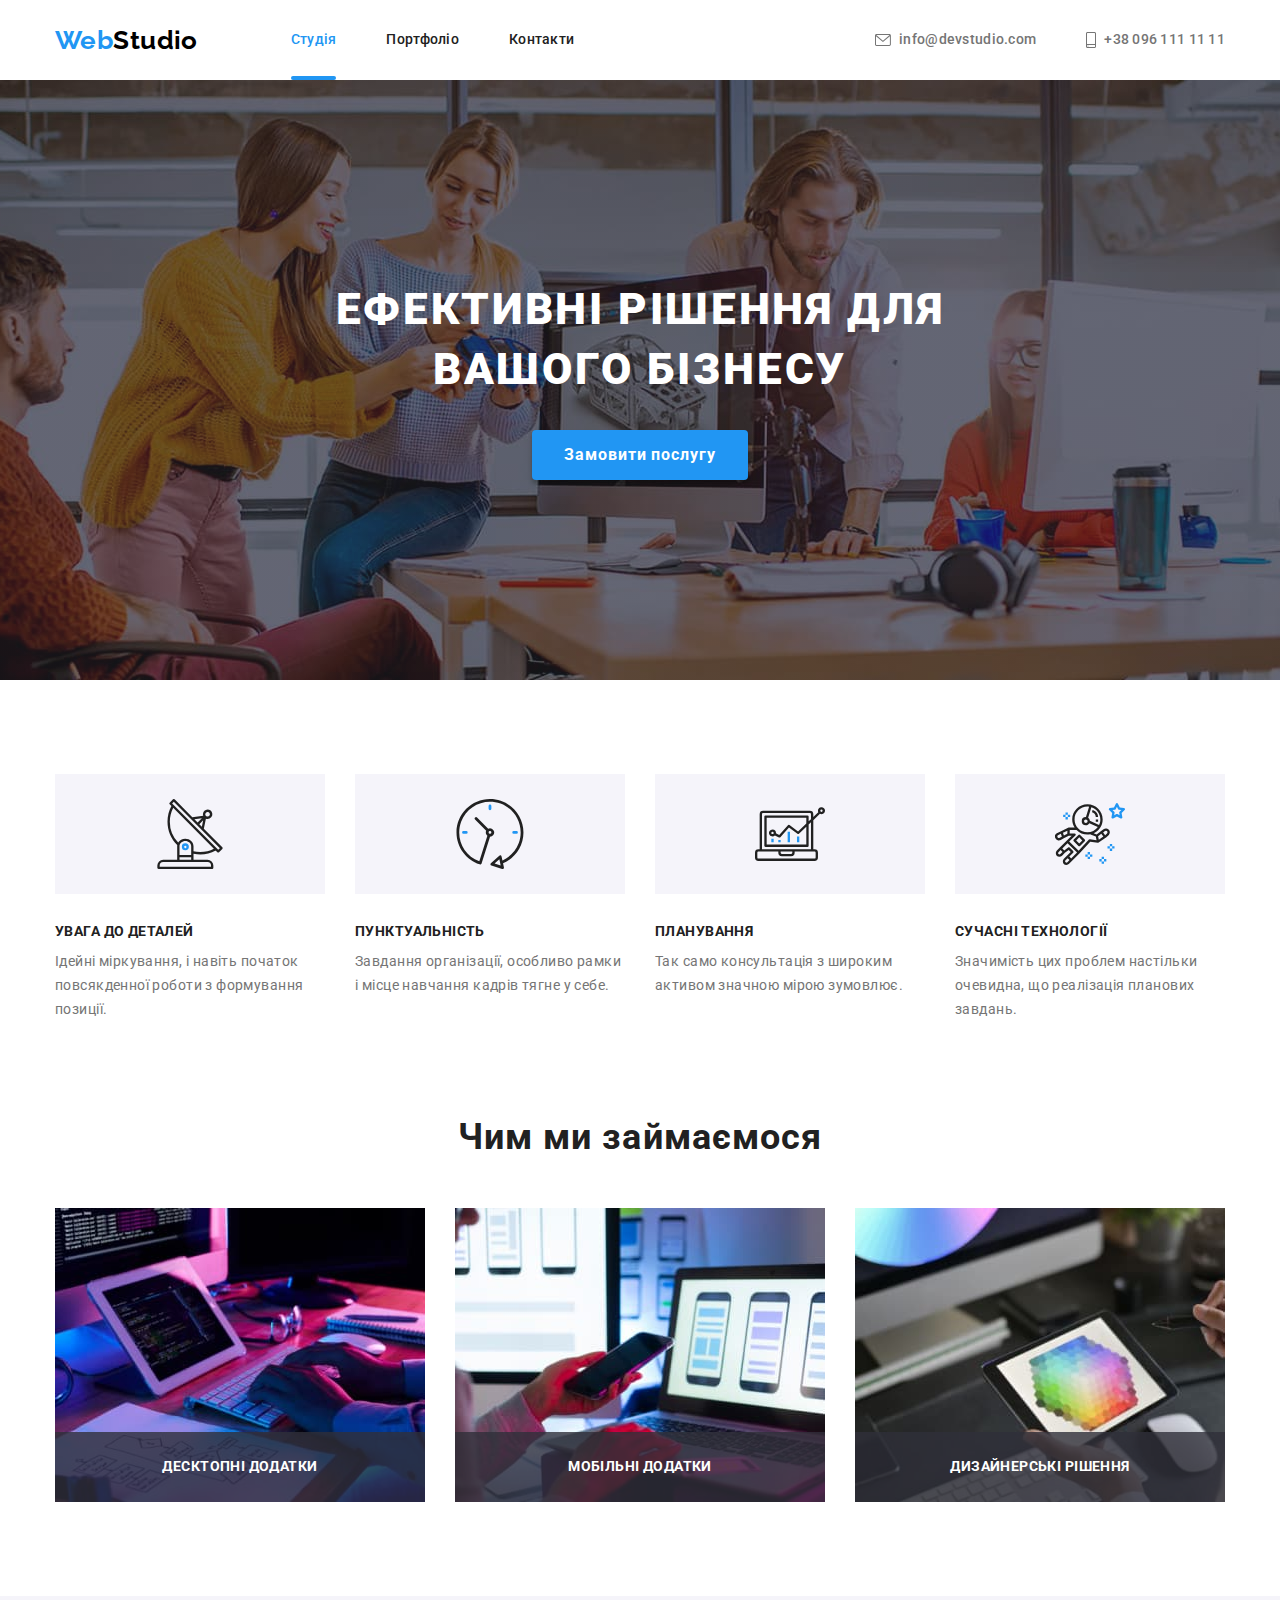
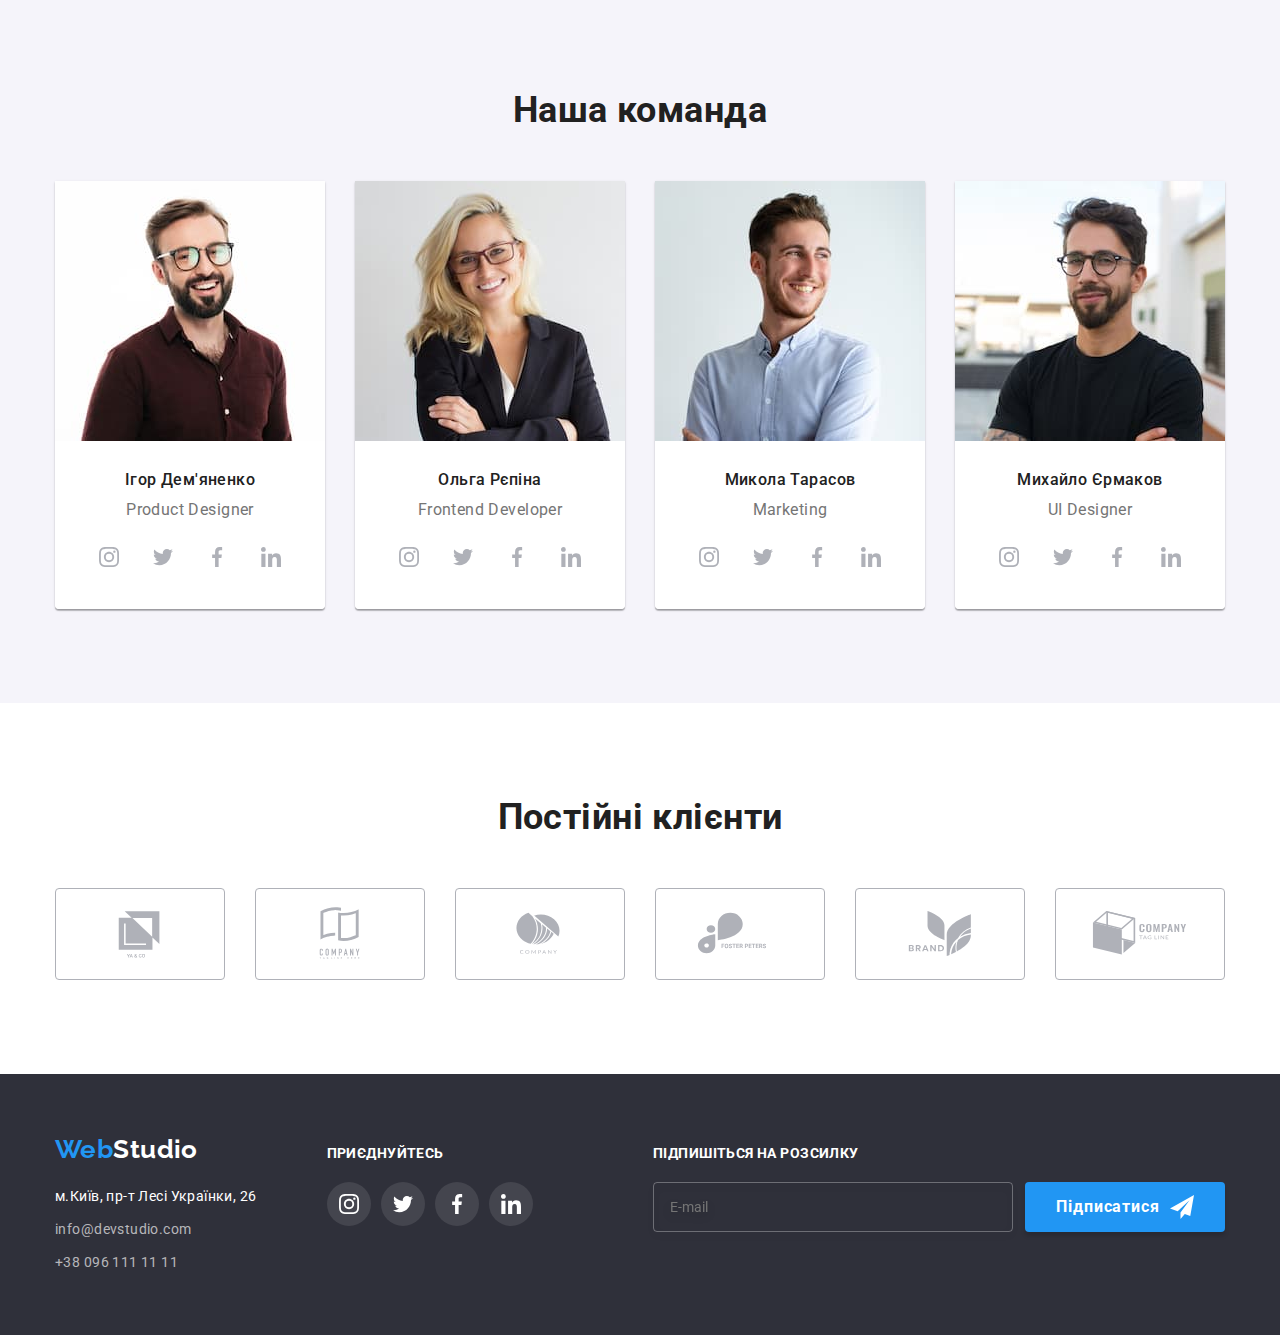
==== index.html @ 76588587 "start hw07" ====
<!DOCTYPE html>
<html lang="uk">
  <head>
    <meta charset="UTF-8" />
    <meta http-equiv="X-UA-Compatible" content="IE=edge" />
    <meta name="viewport" content="width=device-width, initial-scale=1.0" />
    <title>goit-markup-hw-07</title>
    <link rel="preconnect" href="https://fonts.googleapis.com" />
    <link rel="preconnect" href="https://fonts.gstatic.com" crossorigin />
    <link
      href="https://fonts.googleapis.com/css2?family=Raleway:wght@700&family=Roboto:wght@400;500;700;900&display=swap"
      rel="stylesheet"
    />
    <link rel="stylesheet" href="./css/normalize-style.css" />
    <link rel="stylesheet" href="./css/style.css" />
  </head>
  <body>
    <!-- Панель навігації -->
    <header class="header">
      <div class="container">
        <a href="./index.html" class="logo" lang="en"><span class="logo-span">Web</span>Studio</a>
        <nav class="navigation">
          <ul class="navigation-list">
            <li class="navigation-item">
              <a href="./index.html" class="navigation-link current">Студія</a>
            </li>
            <li class="navigation-item">
              <a href="./portfolio.html" class="navigation-link">Портфоліо</a>
            </li>
            <li class="navigation-item">
              <a href="#" class="navigation-link">Контакти</a>
            </li>
          </ul>
        </nav>
        <div class="header-contacts">
          <a href="mailto:info@devstudio.com" class="contacts-link">
            <svg class="icon-mail">
              <use href="./icon/symbol-defs.svg#icon-mail"></use>
            </svg>
            info@devstudio.com
          </a>
          <a href="tel:+380961111111" class="contacts-link">
            <svg class="icon-phone">
              <use href="./icon/symbol-defs.svg#icon-smartphone"></use>
            </svg>
            +38 096 111 11 11
          </a>
        </div>
      </div>
    </header>
    <main>
      <!-- Hero -->
      <section class="hero">
        <div class="container">
          <h1 class="title-main">Ефективні рішення для вашого бізнесу</h1>
          <button data-modal-open type="button" class="button-main">Замовити послугу</button>
        </div>
      </section>
      <!-- Переваги -->
      <section class="advantage">
        <div class="container">
          <h2 class="visually-hidden">переваги</h2>
          <ul class="advantage-list">
            <li class="advantage-item">
              <div class="advantage-icon-div">
                <svg class="advantage-icon">
                  <use href="./icon/symbol-defs.svg#icon-antenna"></use>
                </svg>
              </div>
              <h3 class="advantage-title">увага до деталей</h3>
              <p class="advantage-text">
                Ідейні міркування, і навіть початок повсякденної роботи з формування позиції.
              </p>
            </li>
            <li class="advantage-item">
              <div class="advantage-icon-div">
                <svg class="advantage-icon">
                  <use href="./icon/symbol-defs.svg#icon-clock"></use>
                </svg>
              </div>
              <h3 class="advantage-title">пунктуальність</h3>
              <p class="advantage-text">
                Завдання організації, особливо рамки і місце навчання кадрів тягне у себе.
              </p>
            </li>
            <li class="advantage-item">
              <div class="advantage-icon-div">
                <svg class="advantage-icon">
                  <use href="./icon/symbol-defs.svg#icon-diagram"></use>
                </svg>
              </div>
              <h3 class="advantage-title">планування</h3>
              <p class="advantage-text">
                Так само консультація з широким активом значною мірою зумовлює.
              </p>
            </li>
            <li class="advantage-item">
              <div class="advantage-icon-div">
                <svg class="advantage-icon">
                  <use href="./icon/symbol-defs.svg#icon-astronaut"></use>
                </svg>
              </div>
              <h3 class="advantage-title">сучасні технології</h3>
              <p class="advantage-text">
                Значимість цих проблем настільки очевидна, що реалізація планових завдань.
              </p>
            </li>
          </ul>
        </div>
      </section>
      <!-- Чим ми займаємося -->
      <section class="what-we-do">
        <div class="container">
          <h2 class="what-we-do-title">Чим ми займаємося</h2>
          <ul class="what-we-do-list">
            <li class="what-we-do-item">
              <img src="images/img1min.jpg" width="370" alt="img1" />
              <p class="wwd-bottom-text">Десктопні додатки</p>
            </li>
            <li class="what-we-do-item">
              <img src="images/img2min.jpg" width="370" alt="img2" />
              <p class="wwd-bottom-text">Мобільні додатки</p>
            </li>
            <li class="what-we-do-item">
              <img src="images/img3min.jpg" width="370" alt="img3" />
              <p class="wwd-bottom-text">Дизайнерські рішення</p>
            </li>
          </ul>
        </div>
      </section>
      <!-- Наша команда -->
      <section class="team">
        <div class="container">
          <h2 class="team-title">Наша команда</h2>
          <ul class="team-list">
            <li class="team-item">
              <img src="images/team81sq.jpg" width="270" alt="Ігор Дем'яненко" />
              <div class="card-description">
                <h3 class="team-name">Ігор Дем'яненко</h3>
                <p class="team-description">Product Designer</p>
                <ul class="team-soc-list">
                  <li class="team-soc-item">
                    <a
                      class="team-soc-link"
                      href="https://www.instagram.com/"
                      target="_blank"
                      rel="noreferrer
                      noopener
                      nofollow"
                    >
                      <svg class="team-soc-icon">
                        <use href="./icon/symbol-defs.svg#icon-instagram"></use>
                      </svg>
                    </a>
                  </li>
                  <li class="team-soc-item">
                    <a
                      class="team-soc-link"
                      href="https://twitter.com/"
                      target="_blank"
                      rel="noreferrer
                      noopener
                      nofollow"
                      ><svg class="team-soc-icon">
                        <use href="./icon/symbol-defs.svg#icon-twitter"></use>
                      </svg>
                    </a>
                  </li>
                  <li class="team-soc-item">
                    <a
                      class="team-soc-link"
                      href="https://www.facebook.com/"
                      target="_blank"
                      rel="noreferrer
                      noopener
                      nofollow"
                      ><svg class="team-soc-icon">
                        <use href="./icon/symbol-defs.svg#icon-facebook"></use>
                      </svg>
                    </a>
                  </li>
                  <li class="team-soc-item">
                    <a
                      class="team-soc-link"
                      href="https://www.linkedin.com/"
                      target="_blank"
                      rel="noreferrer
                      noopener
                      nofollow"
                      ><svg class="team-soc-icon">
                        <use href="./icon/symbol-defs.svg#icon-linkedin"></use>
                      </svg>
                    </a>
                  </li>
                </ul>
              </div>
            </li>
            <li class="team-item">
              <img src="images/team82sq.jpg" width="270" alt="Ольга Рєпіна" />
              <div class="card-description">
                <h3 class="team-name">Ольга Рєпіна</h3>
                <p class="team-description">Frontend Developer</p>
                <ul class="team-soc-list">
                  <li class="team-soc-item">
                    <a
                      class="team-soc-link"
                      href="https://www.instagram.com/"
                      target="_blank"
                      rel="noreferrer
                      noopener
                      nofollow"
                    >
                      <svg class="team-soc-icon">
                        <use href="./icon/symbol-defs.svg#icon-instagram"></use>
                      </svg>
                    </a>
                  </li>
                  <li class="team-soc-item">
                    <a
                      class="team-soc-link"
                      href="https://twitter.com/"
                      target="_blank"
                      rel="noreferrer
                      noopener
                      nofollow"
                      ><svg class="team-soc-icon">
                        <use href="./icon/symbol-defs.svg#icon-twitter"></use>
                      </svg>
                    </a>
                  </li>
                  <li class="team-soc-item">
                    <a
                      class="team-soc-link"
                      href="https://www.facebook.com/"
                      target="_blank"
                      rel="noreferrer
                      noopener
                      nofollow"
                      ><svg class="team-soc-icon">
                        <use href="./icon/symbol-defs.svg#icon-facebook"></use>
                      </svg>
                    </a>
                  </li>
                  <li class="team-soc-item soc-item-link">
                    <a
                      class="team-soc-link"
                      href="https://www.linkedin.com/"
                      target="_blank"
                      rel="noreferrer
                      noopener
                      nofollow"
                      ><svg class="team-soc-icon">
                        <use href="./icon/symbol-defs.svg#icon-linkedin"></use>
                      </svg>
                    </a>
                  </li>
                </ul>
              </div>
            </li>
            <li class="team-item">
              <img src="images/team83sq.jpg" width="270" alt="Микола Тарасов" />
              <div class="card-description">
                <h3 class="team-name">Микола Тарасов</h3>
                <p class="team-description">Marketing</p>
                <ul class="team-soc-list">
                  <li class="team-soc-item">
                    <a
                      class="team-soc-link"
                      href="https://www.instagram.com/"
                      target="_blank"
                      rel="noreferrer
                      noopener
                      nofollow"
                    >
                      <svg class="team-soc-icon">
                        <use href="./icon/symbol-defs.svg#icon-instagram"></use>
                      </svg>
                    </a>
                  </li>
                  <li class="team-soc-item">
                    <a
                      class="team-soc-link"
                      href="https://twitter.com/"
                      target="_blank"
                      rel="noreferrer
                      noopener
                      nofollow"
                      ><svg class="team-soc-icon">
                        <use href="./icon/symbol-defs.svg#icon-twitter"></use>
                      </svg>
                    </a>
                  </li>
                  <li class="team-soc-item">
                    <a
                      class="team-soc-link"
                      href="https://www.facebook.com/"
                      target="_blank"
                      rel="noreferrer
                      noopener
                      nofollow"
                      ><svg class="team-soc-icon">
                        <use href="./icon/symbol-defs.svg#icon-facebook"></use>
                      </svg>
                    </a>
                  </li>
                  <li class="team-soc-item">
                    <a
                      class="team-soc-link"
                      href="https://www.linkedin.com/"
                      target="_blank"
                      rel="noreferrer
                      noopener
                      nofollow"
                      ><svg class="team-soc-icon">
                        <use href="./icon/symbol-defs.svg#icon-linkedin"></use>
                      </svg>
                    </a>
                  </li>
                </ul>
              </div>
            </li>
            <li class="team-item">
              <img src="images/team84sq.jpg" width="270" alt="Михайло Єрмаков" />
              <div class="card-description">
                <h3 class="team-name">Михайло Єрмаков</h3>
                <p class="team-description">UI Designer</p>
                <ul class="team-soc-list">
                  <li class="team-soc-item">
                    <a
                      class="team-soc-link"
                      href="https://www.instagram.com/"
                      target="_blank"
                      rel="noreferrer
                      noopener
                      nofollow"
                    >
                      <svg class="team-soc-icon">
                        <use href="./icon/symbol-defs.svg#icon-instagram"></use>
                      </svg>
                    </a>
                  </li>
                  <li class="team-soc-item">
                    <a
                      class="team-soc-link"
                      href="https://twitter.com/"
                      target="_blank"
                      rel="noreferrer
                      noopener
                      nofollow"
                      ><svg class="team-soc-icon">
                        <use href="./icon/symbol-defs.svg#icon-twitter"></use>
                      </svg>
                    </a>
                  </li>
                  <li class="team-soc-item">
                    <a
                      class="team-soc-link"
                      href="https://www.facebook.com/"
                      target="_blank"
                      rel="noreferrer
                      noopener
                      nofollow"
                      ><svg class="team-soc-icon">
                        <use href="./icon/symbol-defs.svg#icon-facebook"></use>
                      </svg>
                    </a>
                  </li>
                  <li class="team-soc-item">
                    <a
                      class="team-soc-link"
                      href="https://www.linkedin.com/"
                      target="_blank"
                      rel="noreferrer
                      noopener
                      nofollow"
                      ><svg class="team-soc-icon">
                        <use href="./icon/symbol-defs.svg#icon-linkedin"></use>
                      </svg>
                    </a>
                  </li>
                </ul>
              </div>
            </li>
          </ul>
        </div>
      </section>
      <!-- Постійні Клієнти -->
      <section class="clients">
        <div class="container">
          <h2 class="clients-title">Постійні клієнти</h2>
          <ul class="clients-list">
            <li class="clients-item">
              <a
                class="client-link"
                href="#"
                target="_blank"
                rel="noreferrer
                      noopener
                      nofollow"
              >
                <svg class="clients-icon">
                  <use href="./icon/symbol-defs.svg#icon-Logoyaco"></use>
                </svg>
              </a>
            </li>
            <li class="clients-item">
              <a
                class="client-link"
                href="#"
                target="_blank"
                rel="noreferrer
                      noopener
                      nofollow"
              >
                <svg class="clients-icon">
                  <use href="./icon/symbol-defs.svg#icon-Logoteg"></use>
                </svg>
              </a>
            </li>
            <li class="clients-item">
              <a
                class="client-link"
                href="#"
                target="_blank"
                rel="noreferrer
                      noopener
                      nofollow"
              >
                <svg class="clients-icon">
                  <use href="./icon/symbol-defs.svg#icon-Logocom"></use>
                </svg>
              </a>
            </li>
            <li class="clients-item">
              <a
                class="client-link"
                href="#"
                target="_blank"
                rel="noreferrer
                      noopener
                      nofollow"
              >
                <svg class="clients-icon">
                  <use href="./icon/symbol-defs.svg#icon-Logofost"></use>
                </svg>
              </a>
            </li>
            <li class="clients-item">
              <a
                class="client-link"
                href="#"
                target="_blank"
                rel="noreferrer
                      noopener
                      nofollow"
              >
                <svg class="clients-icon">
                  <use href="./icon/symbol-defs.svg#icon-Logobrand"></use>
                </svg>
              </a>
            </li>
            <li class="clients-item">
              <a
                class="client-link"
                href="#"
                target="_blank"
                rel="noreferrer
                      noopener
                      nofollow"
              >
                <svg class="clients-icon">
                  <use href="./icon/symbol-defs.svg#icon-Logoline"></use>
                </svg>
              </a>
            </li>
          </ul>
        </div>
      </section>
    </main>
    <!-- Футер -->
    <footer class="footer">
      <div class="container">
        <div class="footer-contacts">
          <h2 class="visually-hidden">контакти <span lang="en">webstudio</span></h2>
          <a href="./index.html" class="logo footer-logo" lang="en"
            ><span class="logo-span">Web</span>Studio</a
          >
          <address class="footer-address">
            <ul class="footer-address-list">
              <li class="footer-address-item">
                <a
                  href="https://goo.gl/maps/Vq4ThPcJuNUEZJUE8"
                  target="_blank"
                  rel="noopener nofollow norefferer"
                  class="footer-address-link"
                >
                  м.Київ, пр-т Лесі Українки, 26
                </a>
              </li>
              <li class="footer-address-item">
                <a href="mailto:info@devstudio.com" class="footer-contacts">info@devstudio.com </a>
              </li>
              <li class="footer-address-item">
                <a href="tel:+380961111111" class="footer-contacts">+38 096 111 11 11</a>
              </li>
            </ul>
          </address>
        </div>
        <div class="footer-soc">
          <p class="footer-soc-title">приєднуйтесь</p>
          <ul class="footer-soc-list">
            <li class="footer-soc-item">
              <a
                class="footer-soc-link"
                href="https://www.instagram.com/"
                target="_blank"
                rel="noreferrer
                      noopener
                      nofollow"
              >
                <svg class="footer-soc-icon">
                  <use href="./icon/symbol-defs.svg#icon-instagram"></use>
                </svg>
              </a>
            </li>
            <li class="footer-soc-item">
              <a
                class="footer-soc-link"
                href="https://twitter.com/"
                target="_blank"
                rel="noreferrer
                      noopener
                      nofollow"
                ><svg class="footer-soc-icon">
                  <use href="./icon/symbol-defs.svg#icon-twitter"></use>
                </svg>
              </a>
            </li>
            <li class="footer-soc-item">
              <a
                class="footer-soc-link"
                href="https://www.facebook.com/"
                target="_blank"
                rel="noreferrer
                      noopener
                      nofollow"
                ><svg class="footer-soc-icon">
                  <use href="./icon/symbol-defs.svg#icon-facebook"></use>
                </svg>
              </a>
            </li>
            <li class="footer-soc-item">
              <a
                class="footer-soc-link"
                href="https://www.linkedin.com/"
                target="_blank"
                rel="noreferrer
                      noopener
                      nofollow"
              >
                <svg class="footer-soc-icon">
                  <use href="./icon/symbol-defs.svg#icon-linkedin"></use>
                </svg>
              </a>
            </li>
          </ul>
        </div>

        <form class="footer-mailer">
          <p class="footer-mailer-title">Підпишіться на розсилку</p>
          <div class="fmform">
            <label class="footer-mailer-label">
              <input
                type="email"
                class="footer-mailer-input"
                placeholder="E-mail"
                name="email"
                required
              />
            </label>
            <button type="submit" class="footer-mailer-btn">
              <div class="fmbtn-group">
                Підписатися
                <svg class="fmbtn-svg">
                  <use href="./icon/symbol-defs.svg#icon-send"></use>
                </svg>
              </div>
            </button>
          </div>
        </form>
      </div>
    </footer>

    <!-- МОДАЛЬНЕ ВІКНО -->
    <div data-modal class="backdrop is-hidden">
      <div class="modal">
        <button type="button" data-modal-close class="cross-btn">
          <svg class="modal-close-cross">
            <use href="./icon/symbol-defs.svg#cross"></use>
          </svg>
        </button>
        <form class="form-order">
          <p class="form-order-heading">Залиште свої дані, ми вам передзвонимо</p>

          <label class="form-label">
            <p class="form-order-title">Ім'я</p>
            <div class="form-field">
              <input class="form-order-input" type="text" name="name" id="name" required />
              <svg class="form-svg-field">
                <use href="./icon/symbol-defs.svg#person-black"></use>
              </svg>
            </div>
          </label>

          <label class="form-label">
            <p class="form-order-title">Телефон</p>
            <div class="form-field">
              <input class="form-order-input" type="tel" name="phone" id="phone" required />
              <svg class="form-svg-field">
                <use href="./icon/symbol-defs.svg#phone-black"></use>
              </svg>
            </div>
          </label>

          <label class="form-label">
            <p class="form-order-title">Пошта</p>
            <div class="form-field">
              <input class="form-order-input" type="email" name="email" required />
              <svg class="form-svg-field">
                <use href="./icon/symbol-defs.svg#email-black"></use>
              </svg>
            </div>
          </label>

          <label class="form-label form-textarea">
            <p class="form-order-title">Коментар</p>
            <textarea
              class="form-order-textarea"
              name="comment"
              cols="30"
              rows="10"
              placeholder="Введіть текст"
              required
            ></textarea>
          </label>

          <label for="agree" class="check-contract">
            <input type="checkbox" class="checkbox-contract" name="agree" id="agree" required />
            <span class="check-span">
              Погоджуюся з розсилкою та приймаю
              <a class="check-link" href="#"> Умови договору</a></span
            >
          </label>

          <button class="form-btn-send" type="submit">Відправити</button>
        </form>
      </div>
    </div>
    <script src="./js/modal.js"></script>
  </body>
</html>
---- css/style.css ----
:root {
  --main-text-color: #212121;
  --main-bg-color: #fff;
  --team-bg-color: #f5f4fa;
  --second-text-color: #757575;
  --accent-color: #2196f3;
  --logo-color: #000000;
  --shadow-color: #000000;
  --hero-footer-bg-color: #2f303a;
  --slave-text-color: #fff;
  --bezier-effect: 250ms cubic-bezier(0.4, 0, 0.2, 1);
  --hover-btn-color: #188ce8;
}

img {
  display: block;
  width: 100%;
}

.visually-hidden {
  position: absolute;
  white-space: nowrap;
  width: 1px;
  height: 1px;
  overflow: hidden;
  border: 0;
  padding: 0;
  clip: rect(0 0 0 0);
  clip-path: inset(50%);
  margin: -1px;
}

body {
  background-color: var(--main-bg-color);
  color: var(--main-text-color);
  font-family: 'Roboto', sans-serif;
  font-size: 14px;
  letter-spacing: 0.03em;
}
section {
  padding-bottom: 94px;
  padding-top: 94px;
}

h1,
h2,
h3,
p {
  margin: 0;
  padding: 0;
}

ul,
li {
  list-style: none;
  padding: 0;
  margin: 0;
}

a {
  text-decoration: none;
}

.container {
  width: 1200px;
  margin: 0 auto;
  padding-left: 15px;
  padding-right: 15px;
}

button {
  cursor: pointer;
  border: none;
}

/* ------HEADER------ */

.header {
  border-color: #ffffff00;
  box-shadow: 0px 4px 4px #00000040;
}

.header .container {
  display: flex;
  align-items: center;
}

.logo {
  display: inline-block;
  font-family: 'Raleway', sans-serif;
  font-style: normal;
  font-weight: 700;
  font-size: 26px;
  line-height: 1.19;
  color: var(--logo-color);
}

.logo-span {
  color: var(--accent-color);
}

.navigation {
  margin-left: 93px;
}

.navigation-list {
  display: flex;
}

.navigation-list li + li {
  margin-left: 50px;
}

.navigation-item {
  position: relative;
}

.navigation-link {
  display: block;
  padding-top: 32px;
  padding-bottom: 32px;

  font-weight: 500;
  line-height: 1.14;
  letter-spacing: 0.02em;
  color: var(--main-text-color);

  transition: color var(--bezier-effect);
}

.navigation-link::after {
  content: '';
  position: absolute;
  left: 0;
  bottom: 0;
  width: 100%;
  height: 4px;
  border-radius: 2px;
  transform: scaleX(0);
  transition: transform var(--bezier-effect), background var(--bezier-effect);
}

.navigation-link:hover::after,
.navigation-link:focus::after {
  transform: scaleX(1);
  background: var(--accent-color);
}

.navigation-link.current::after {
  content: '';
  position: absolute;
  display: block;
  bottom: 0;
  width: 100%;
  height: 4px;
  background: var(--accent-color);
  border-radius: 2px;
  transform: scaleX(1);
}

.current {
  color: var(--accent-color);
}

.navigation-link:hover,
.navigation-link:focus,
.contacts-link:hover,
.contacts-link:focus {
  color: var(--accent-color);
}

.icon-mail {
  width: 16px;
  height: 12px;
  fill: currentColor;
  margin-right: 8px;
}
.icon-phone {
  width: 10px;
  height: 16px;
  fill: currentColor;
  margin-right: 8px;
}

.contacts-link {
  font-weight: 500;
  line-height: 1.14;
  letter-spacing: 0.02em;
  color: var(--second-text-color);
  display: flex;
  align-items: center;
  transition: color var(--bezier-effect);
}

.header-contacts {
  margin-left: auto;
  display: flex;
  align-items: center;
}

.header-contacts a + a {
  margin-left: 50px;
}

/*  -----------------HERO------------------------ */
.hero {
  background-color: var(--hero-footer-bg-color);
  background-image: linear-gradient(rgba(47, 48, 58, 0.4), rgba(47, 48, 58, 0.4)),
    url(../images/bg-heromin.jpg);
  background-repeat: no-repeat;
  background-position: center;
  background-size: cover;
  max-width: 1600px;
  height: 600px;
  margin: 0 auto;
  padding: 200px 0;
  text-align: center;
}

.title-main {
  margin: 0 auto 30px auto;
  max-width: 696px;
  color: var(--slave-text-color);
  font-weight: 900;
  font-size: 44px;
  line-height: 1.36;
  letter-spacing: 0.06em;
  text-transform: uppercase;
}

.button-main {
  padding: 10px 32px;
  background-color: var(--accent-color);
  color: var(--slave-text-color);
  font-family: inherit;
  font-weight: 700;
  font-size: 16px;
  line-height: 1.87;
  letter-spacing: 0.06em;
  border-radius: 4px;
  box-shadow: 0px 4px 4px #00000040;
  transition: background-color var(--bezier-effect);
}

.button-main:hover,
.button-main:focus {
  background-color: var(--hover-btn-color);
}

/* -----------------------ADVANTAGES-------------------- */

.advantage-list {
  display: flex;
}
.advantage-icon-div {
  display: flex;
  justify-content: center;
  align-items: center;
  width: 270px;
  height: 120px;
  background-color: #f5f4fa;
  margin-bottom: 30px;
}
.advantage-icon {
  width: 70px;
  height: 70px;
}

.advantage-title {
  margin-bottom: 10px;
  font-weight: 700;
  font-size: 14px;
  line-height: 1.14;
  letter-spacing: 0.03em;
  text-transform: uppercase;
  color: var(--main-text-color);
}

.advantage-text {
  color: var(--second-text-color);
  line-height: 1.71;
}

.advantage-list li + li {
  margin-left: 30px;
}

/* -----WHAT WE DO----- */

.what-we-do {
  padding-top: 0;
}

.what-we-do-title {
  text-align: center;
  font-weight: 700;
  font-size: 36px;
  line-height: 1.17;
  letter-spacing: 0.03em;

  margin-bottom: 50px;
}

.what-we-do-list {
  display: flex;
}

.what-we-do-list li + li {
  margin-left: 30px;
}

.what-we-do-item {
  position: relative;
}

.wwd-bottom-text {
  position: absolute;
  display: flex;
  justify-content: center;
  align-items: center;
  width: 100%;
  height: 70px;
  bottom: 0;
  left: 0;

  background: rgba(47, 48, 58, 0.8);
  color: #fff;
  font-weight: 700;
  line-height: 1.14;
  text-transform: uppercase;
}

/* -----------------TEAM---------------------- */

.team {
  background-color: var(--team-bg-color);
}

.team-title {
  text-align: center;
  font-size: 36px;
  font-weight: 700;
  color: var(--main-text-color);
  margin-bottom: 50px;
}

.team-list {
  display: flex;
  gap: 30px;
}

.team-item {
  box-shadow: 0px 1px 3px rgba(0, 0, 0, 0.12), 0px 1px 1px rgba(0, 0, 0, 0.14),
    0px 2px 1px rgba(0, 0, 0, 0.2);
  border-radius: 0px 0px 4px 4px;
}

.card-description {
  background-color: var(--main-bg-color);
  border-radius: 0 0 4px 4px;
  padding: 30px 0;
}

.team-name {
  margin-bottom: 10px;
  font-weight: 500;
  font-size: 16px;
  text-align: center;
  color: var(--main-text-color);
}

.team-description {
  font-size: 16px;
  line-height: 1.19;
  text-align: center;
  color: var(--second-text-color);
}

.team-soc-list {
  display: flex;
  justify-content: center;
  gap: 10px;
  margin-top: 16px;
}
.team-soc-item {
  width: 44px;
  height: 44px;
}

.team-soc-link {
  display: flex;
  justify-content: center;
  align-items: center;
  width: 100%;
  height: 100%;
  border-radius: 50%;
  background-color: #fff;
  color: #afb1b8;
  transition: color var(--bezier-effect), background-color var(--bezier-effect);
}

.team-soc-icon {
  width: 20px;
  height: 20px;
  fill: currentColor;
}

.team-soc-link:hover,
.team-soc-link:focus {
  background-color: #2196f3;
  color: #fff;
}

/* -----------------CLIENTS------------------ */

.clients-title {
  margin-bottom: 50px;
  font-weight: 700;
  font-size: 36px;
  line-height: 1.16;
  text-align: center;
  color: var(--main-text-color);
}

.clients-list {
  display: flex;
  justify-content: center;
  gap: 30px;
}

.clients-item {
  width: 170px;
  height: 92px;
}

.client-link {
  width: 100%;
  height: 100%;
  display: flex;
  justify-content: center;
  align-items: center;
  color: #afb1b8;
  border: 1px solid #afb1b8;
  border-radius: 4px;
  transition: color var(--bezier-effect);
}

.clients-icon {
  width: 106px;
  height: 60px;
  fill: currentColor;
}

.client-link:hover,
.client-link:focus {
  color: #2196f3;
  border-color: #2196f3;
}

/* -----FOOTER----- */

.footer {
  display: flex;
  background-color: var(--hero-footer-bg-color);
  padding-top: 60px;
  padding-bottom: 60px;
}

.footer .container {
  display: flex;
  align-items: baseline;
}

.logo.footer-logo {
  color: var(--slave-text-color);
}
.footer-address {
  margin-top: 20px;
}

.footer-contacts {
  color: #ffffffa7;
  transition: color var(--bezier-effect);
}

.footer-contacts:hover,
.footer-contacts:focus,
.footer-address-link:hover,
.footer-address-link:focus {
  color: var(--accent-color);
}

.footer-address-item {
  line-height: 1.71;
  font-style: normal;
  font-size: 14px;
}

.footer-address-link {
  color: var(--slave-text-color);
  transition: color var(--bezier-effect);
}

.footer-address-list li + li {
  margin-top: 9px;
}
.footer-soc {
  margin-left: 70px;
}

.footer-soc-title {
  color: var(--slave-text-color);
  font-weight: 700;
  font-size: 14px;
  line-height: 1.14;
  text-transform: uppercase;
  margin-bottom: 20px;
}
.footer-soc-list {
  display: flex;
  justify-content: center;
  gap: 10px;
}
.footer-soc-item {
  width: 44px;
  height: 44px;
  border-radius: 50%;
}

.footer-soc-link:hover,
.footer-soc-link:focus {
  background-color: var(--accent-color);
}

.footer-soc-icon {
  width: 20px;
  height: 20px;
  fill: currentColor;
}
.footer-soc-link {
  display: flex;
  justify-content: center;
  align-items: center;
  width: 100%;
  height: 100%;
  color: #fff;
  border-radius: 50%;
  background-color: rgba(255, 255, 255, 0.1);
  transition: background-color var(--bezier-effect);
}
/* -----------------------PORTFOLIO-------------------------------- */

/* -----------MAIN---------- */

.web-filter {
  display: flex;
  justify-content: center;
  gap: 8px;
  margin-bottom: 50px;
}

.filter-button {
  font-family: inherit;
  letter-spacing: 0.03em;
  color: var(--main-text-color);
  background-color: #f5f4fa;
  border-radius: 4px;
  font-weight: 500;
  font-size: 16px;
  line-height: 1.62;
  padding: 6px 22px;
  transition: color var(--bezier-effect), background-color var(--bezier-effect),
    box-shadow var(--bezier-effect);
}

.filter-button.all {
  padding: 6px 25px;
}

.filter-button:hover,
.filter-button:focus {
  background-color: var(--accent-color);
  color: var(--slave-text-color);
  box-shadow: 0px 3px 1px rgba(0, 0, 0, 0.1), 0px 1px 2px rgba(0, 0, 0, 0.08),
    0px 2px 2px rgba(0, 0, 0, 0.12);
}

.works {
  display: flex;
  flex-wrap: wrap;
  gap: 30px;
}

.works-title {
  font-weight: 700;
  font-size: 18px;
  line-height: 2;
  letter-spacing: 0.06em;
  margin-bottom: 4px;
}

.works-description {
  font-size: 16px;
  line-height: 1.87;
  color: var(--second-text-color);
}

.works-technology {
  padding: 20px 24px;
}

.portfolio-card {
  max-width: calc((100% - 60px) / 3);
}

.portfolio-img {
  position: relative;
  overflow: hidden;
  display: flex;
  justify-content: center;
}

.portfolio-text {
  position: absolute;
  top: 0;
  left: 0;
  width: 100%;
  height: 100%;
  background: rgba(33, 150, 243, 0.9);
  transform: translateY(101%);
  transition: transform 250ms cubic-bezier(0.4, 0, 0.2, 1);

  padding: 63px 24px;
  font-size: 18px;
  line-height: 1.55;
  color: #ffffff;
}
.portfolio-link:hover .portfolio-text,
.portfolio-link:focus .portfolio-text {
  transform: translateY(0%);
}

.portfolio-link {
  display: block;
  border: 1px solid #eeeeee;
  color: var(--main-text-color);
  transition: box-shadow var(--bezier-effect);
}

.portfolio-link:hover,
.portfolio-link:focus {
  box-shadow: 0px 1px 1px rgba(0, 0, 0, 0.12), 0px 4px 4px rgba(0, 0, 0, 0.06),
    1px 4px 6px rgba(0, 0, 0, 0.16);
}

.footer-mailer {
  display: block;
  margin-left: auto;
}

.footer-mailer-title {
  display: inline-block;
  width: 100%;
  font-weight: 700;
  font-size: 14px;
  line-height: 1.14;
  letter-spacing: 0.03em;
  text-transform: uppercase;
  color: var(--slave-text-color);
  margin-bottom: 20px;
}

.fmform {
  display: flex;
}

.footer-mailer-label {
  width: 360px;
}

.footer-mailer-input {
  height: 50px;
  width: 100%;
  background-color: transparent;
  border: 1px solid rgba(255, 255, 255, 0.3);
  filter: drop-shadow(0px 4px 4px rgba(0, 0, 0, 0.15));
  border-radius: 4px;
  padding-left: 16px;
  color: var(--slave-text-color);
}

.footer-mailer-btn {
  height: 50px;
  width: 200px;
  margin-left: 12px;
  background: var(--accent-color);
  color: var(--slave-text-color);
  box-shadow: 0px 4px 4px rgba(0, 0, 0, 0.15);
  border-radius: 4px;

  font-weight: 700;
  font-size: 16px;
  line-height: 1.87;

  display: flex;
  align-items: center;
  text-align: center;
  justify-content: center;
  letter-spacing: 0.06em;

  transition: background var(--bezier-effect);
}

.footer-mailer-btn:hover,
.footer-mailer-btn:focus {
  background: var(--hover-btn-color);
}

.fmbtn-group {
  display: flex;
  justify-content: center;
  align-items: center;
}

.fmbtn-svg {
  width: 24px;
  height: 24px;
  margin-left: 10px;
}

/* --------------BACKDROP+MODAL-------------------- */

.backdrop {
  position: fixed;
  top: 0;
  left: 0;

  width: 100%;
  height: 100%;

  background: rgba(62, 58, 58, 0.8);
  opacity: 1;
  transition: opacity var(--bezier-effect), visibility var(--bezier-effect);
}

.modal {
  position: absolute;
  left: 50%;
  top: 50%;

  width: 528px;
  height: 581px;
  background: #ffffff;
  box-shadow: 0px 1px 3px rgba(0, 0, 0, 0.12), 0px 1px 1px rgba(0, 0, 0, 0.14),
    0px 2px 1px rgba(0, 0, 0, 0.2);
  border-radius: 4px;

  transform: translate(-50%, -50%) scale(1);
  transition: transform var(--bezier-effect), opacity var(--bezier-effect),
    scale var(--bezier-effect);

  box-shadow: 0px 1px 3px rgba(0, 0, 0, 0.12), 0px 1px 1px rgba(0, 0, 0, 0.14),
    0px 2px 1px rgba(0, 0, 0, 0.2);
}

.backdrop.is-hidden .modal {
  transform: translate(-50%, -100%) scale(0);
}

.is-hidden {
  opacity: 0;
  visibility: hidden;
  pointer-events: none;
}

.cross-btn {
  position: absolute;
  top: 8px;
  right: 8px;
  padding: 0;
  width: 30px;
  height: 30px;
  display: flex;
  justify-content: center;
  align-items: center;
  border: 1px solid #0000001a;
  border-radius: 50%;
  background-color: transparent;
  transition: color var(--bezier-effect);
}

.cross-btn:hover {
  color: var(--hover-btn-color);
  cursor: pointer;
}

.modal-close-cross {
  width: 18px;
  height: 18px;
  fill: currentColor;
}

/* ----------------------------FORM------------------- */
.form-order {
  padding: 40px;
  width: 100%;
  height: 100%;
}

.form-label {
  display: block;
  margin-bottom: 10px;
}

.form-field {
  position: relative;
  width: 100%;
}

.form-label:focus-within .form-order-input,
.form-label:hover .form-order-input,
.form-label:focus-within .form-order-textarea,
.form-label:hover .form-order-textarea {
  border: 1px solid var(--accent-color);
  border-radius: 4px;
}

.form-label:focus-within .form-svg-field,
.form-label:hover .form-svg-field {
  fill: var(--accent-color);
}

.form-order-heading {
  color: var(--main-text-color);
  font-weight: 700;
  font-size: 20px;
  line-height: 1.15;
  text-align: center;
  letter-spacing: 0.03em;
  margin-bottom: 12px;
}

.form-order-title {
  color: var(--second-text-color);
  font-size: 12px;
  line-height: 1.16;
  letter-spacing: 0.01em;
  margin-bottom: 4px;
}

.form-order-input {
  width: 100%;
  height: 40px;

  padding-left: 42px;
  border: 1px solid rgba(33, 33, 33, 0.2);
  border-radius: 4px;
  transition: border var(--bezier-effect);
  cursor: pointer;
  outline: none;
}

.form-svg-field {
  position: absolute;
  width: 18px;
  height: 18px;
  top: 50%;
  left: 12px;
  transform: translateY(-50%);
  transition: fill var(--bezier-effect);
  fill: currentColor;
  cursor: pointer;
}

.form-textarea {
  margin-bottom: 0;
}

.form-order-textarea {
  width: 100%;
  height: 120px;
  padding: 12px 16px;
  resize: none;
  border: 1px solid rgba(33, 33, 33, 0.2);
  border-radius: 4px;
  transition: border var(--bezier-effect);
  cursor: pointer;
  outline: none;
}

.check-contract {
  display: flex;
  position: relative;
  justify-content: center;
  align-items: center;
  margin-top: 20px;
}

.check-span::before {
  display: inline-block;
  margin-right: 7px;
  content: '';
  width: 16px;
  height: 15px;
  background-image: url(../icon/checkout.svg);
  transition: background-image var(--bezier-effect);
}

.checkbox-contract:checked + .check-span::before {
  background-image: url(../icon/checkin.svg);
}

.check-span {
  display: flex;
  align-items: center;
  font-size: 14px;
  line-height: 1.71;
  color: var(--second-text-color);
}

.checkbox-contract {
  position: absolute;
  left: 0;
  z-index: -1;
  opacity: 0;
}

.check-link {
  text-decoration: underline;
  color: var(--accent-color);
  padding-left: 2px;
}

/* .form-btn {
  display: flex;
  justify-content: center;
  margin-top: 30px;
} */

.form-btn-send {
  display: block;
  margin: 30px auto 0 auto;

  padding: 10px 52px;
  background: var(--accent-color);
  box-shadow: 0px 4px 4px rgba(0, 0, 0, 0.15);
  border-radius: 4px;
  font-weight: 700;
  font-size: 16px;
  line-height: 1.87;

  letter-spacing: 0.06em;

  color: var(--slave-text-color);
  transition: background var(--bezier-effect);
}

.form-btn-send:hover,
.form-btn-send:focus {
  background: var(--hover-btn-color);
}
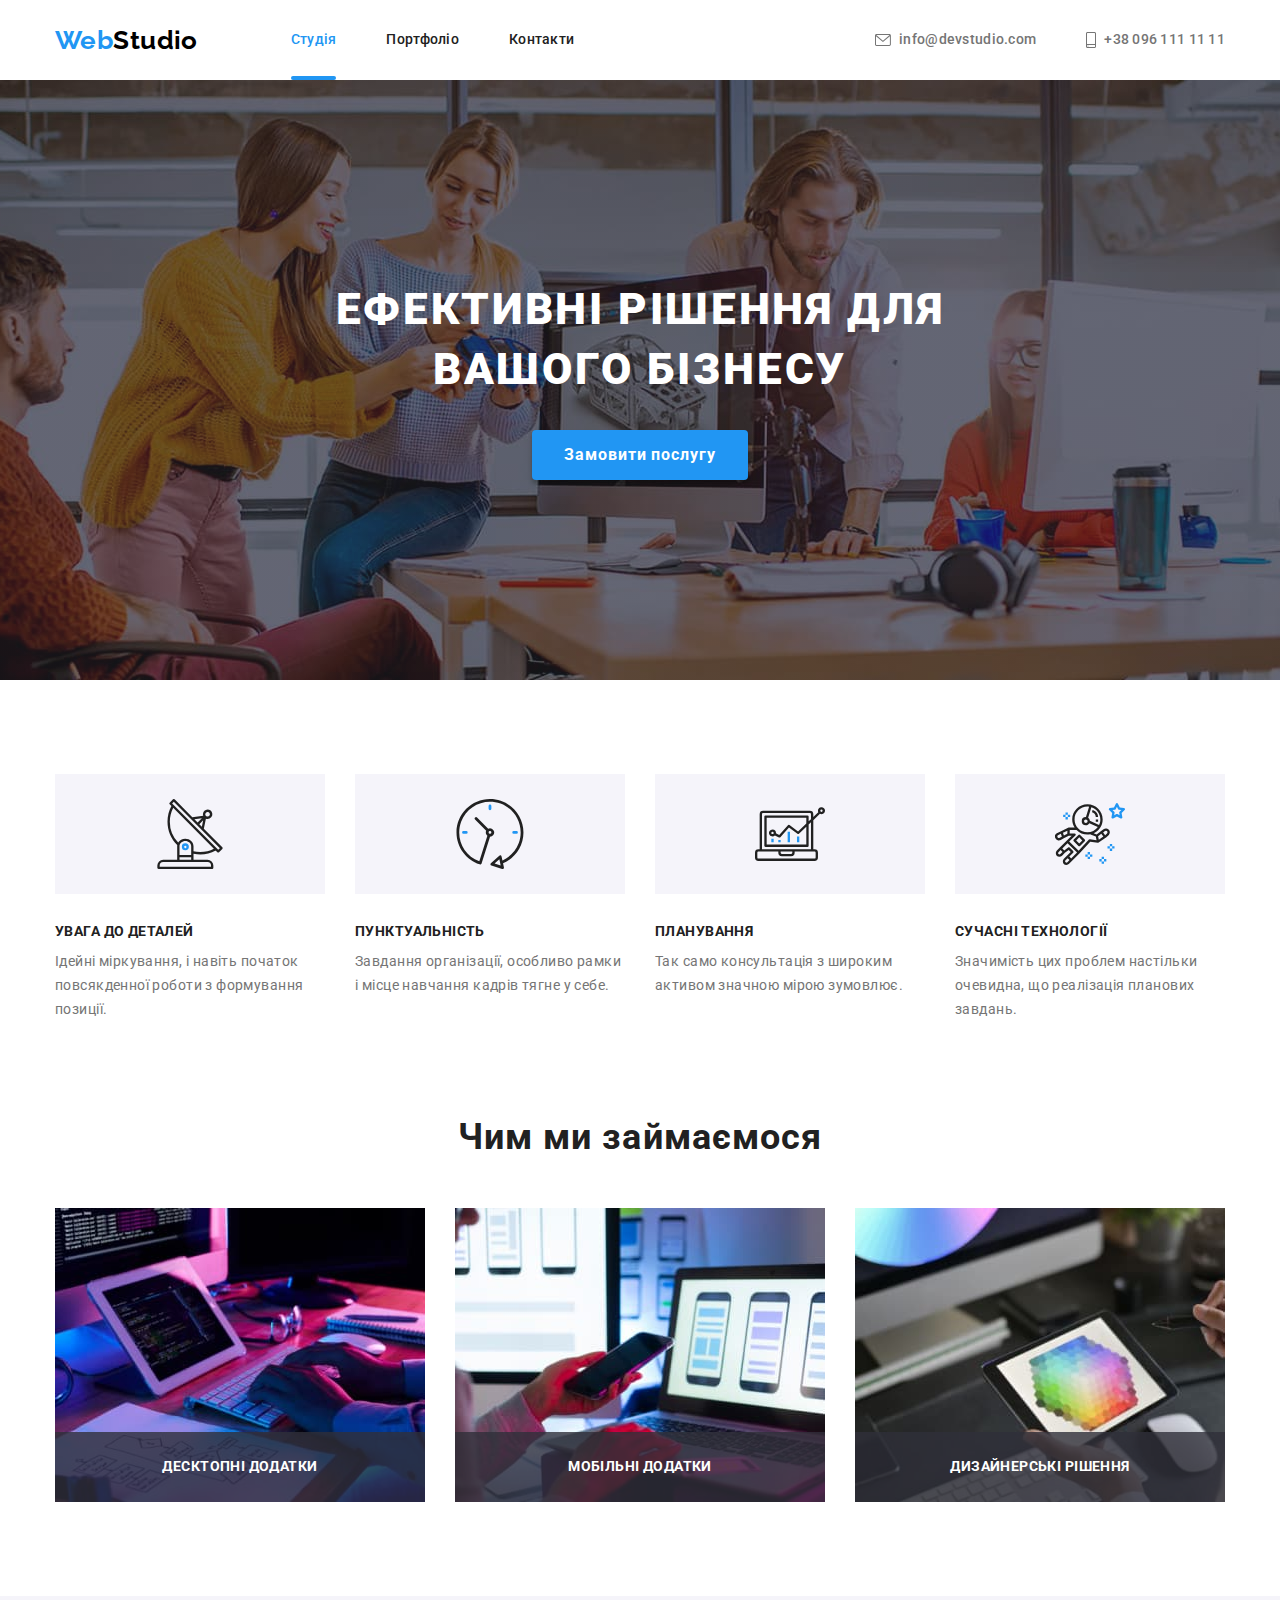
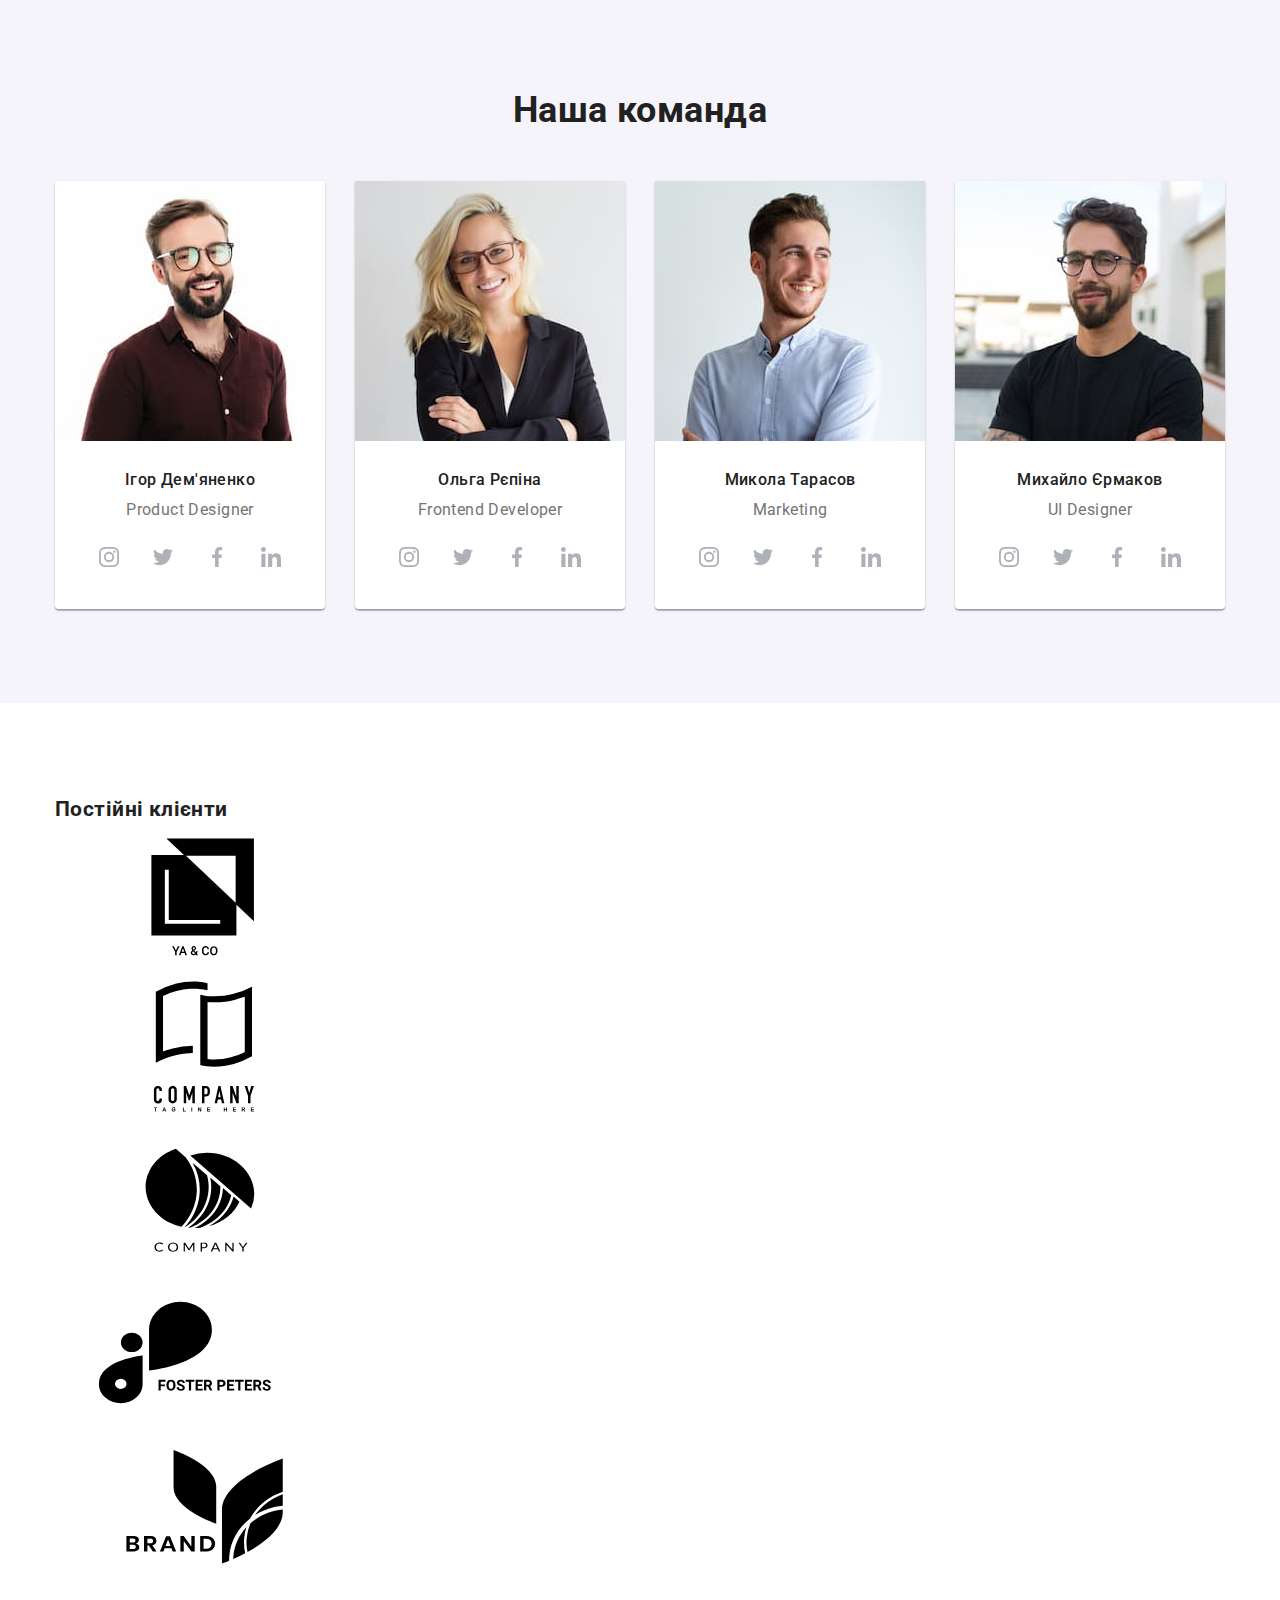
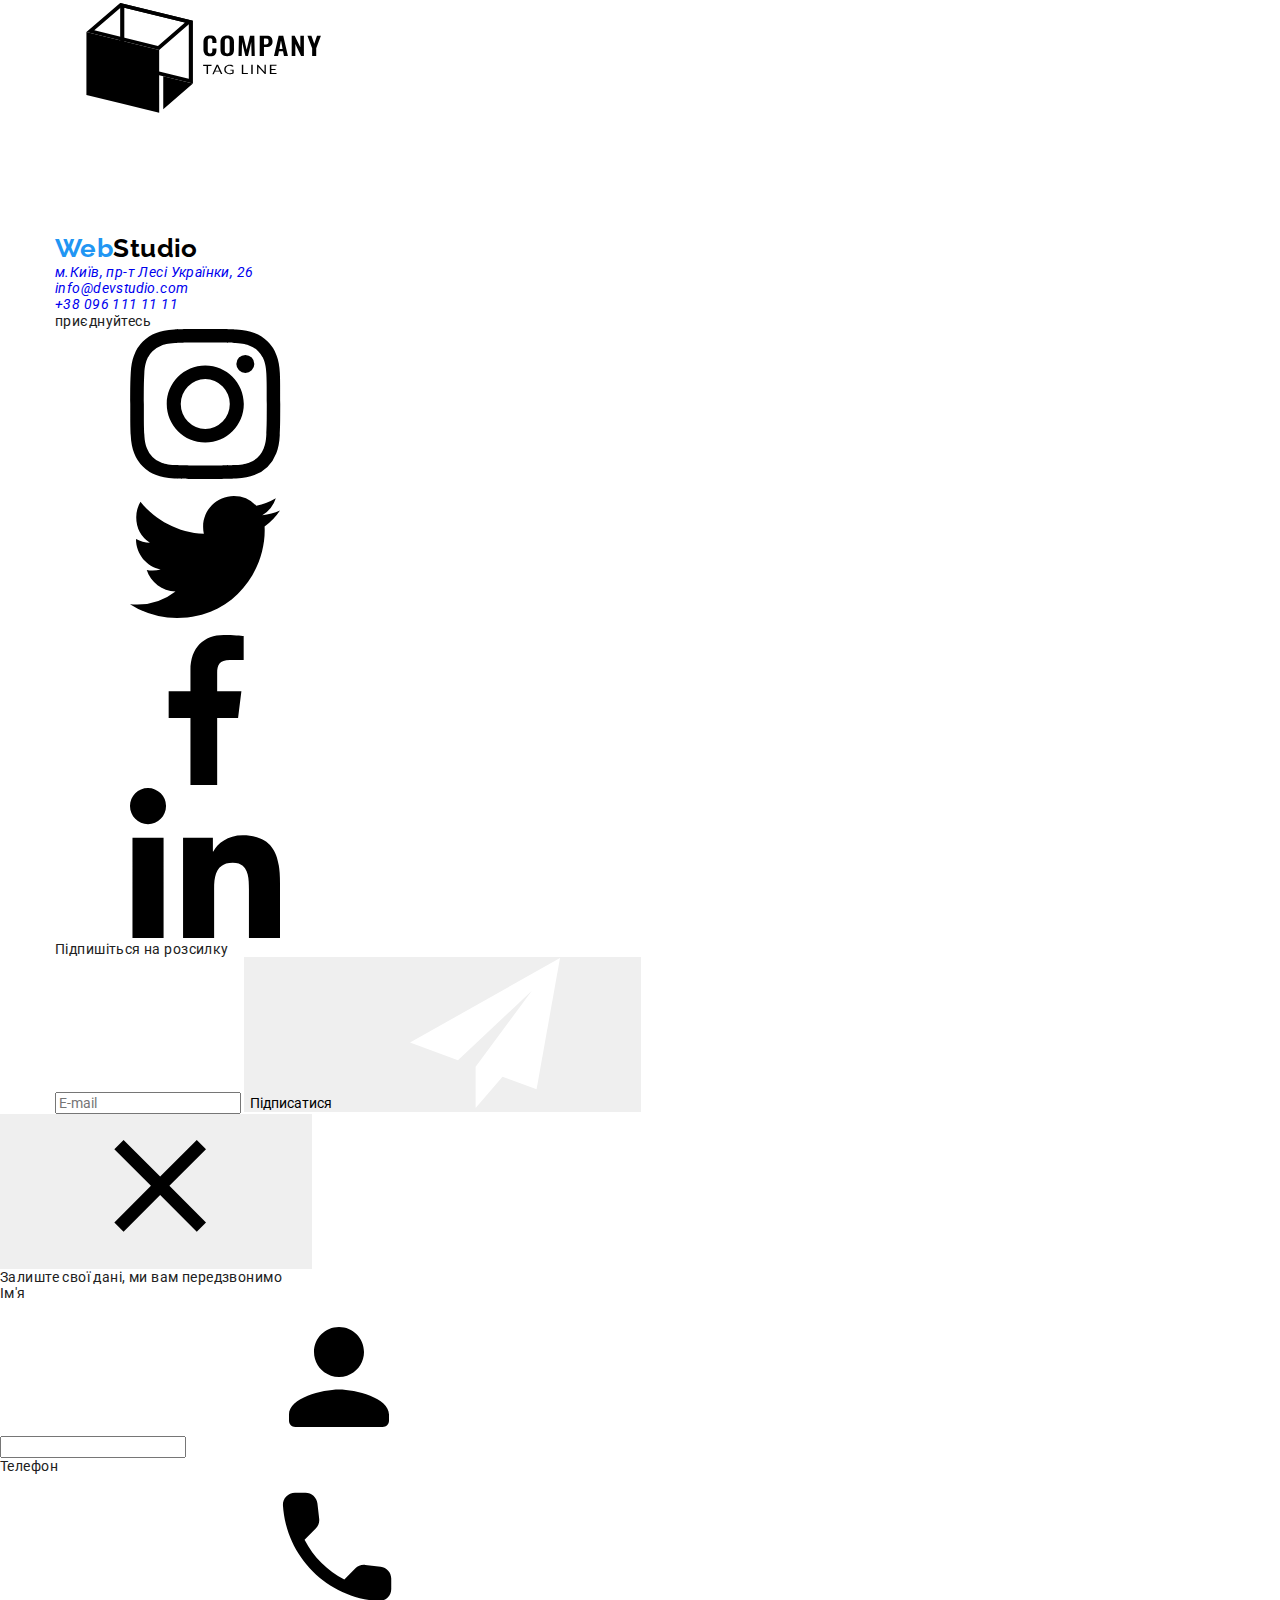
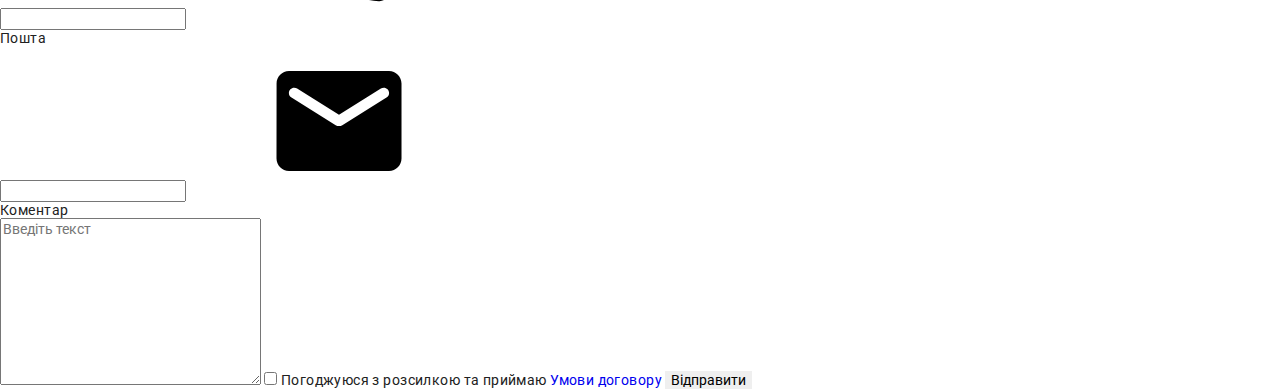
==== commit a103a77f: "change scss" ====
--- a/index.html
+++ b/index.html
@@ -12,34 +12,34 @@
       rel="stylesheet"
     />
     <link rel="stylesheet" href="./css/normalize-style.css" />
-    <link rel="stylesheet" href="./css/style.css" />
+    <link rel="stylesheet" href="./css/main.min.css" />
   </head>
   <body>
     <!-- Панель навігації -->
     <header class="header">
-      <div class="container">
-        <a href="./index.html" class="logo" lang="en"><span class="logo-span">Web</span>Studio</a>
-        <nav class="navigation">
-          <ul class="navigation-list">
-            <li class="navigation-item">
-              <a href="./index.html" class="navigation-link current">Студія</a>
-            </li>
-            <li class="navigation-item">
-              <a href="./portfolio.html" class="navigation-link">Портфоліо</a>
-            </li>
-            <li class="navigation-item">
-              <a href="#" class="navigation-link">Контакти</a>
+      <div class="container header__container">
+        <a href="./index.html" class="logo" lang="en"><span class="logo--color">Web</span>Studio</a>
+        <nav class="navigation navigation--pos">
+          <ul class="navigation__list">
+            <li class="navigation__item">
+              <a href="./index.html" class="navigation__link current">Студія</a>
+            </li>
+            <li class="navigation__item">
+              <a href="./portfolio.html" class="navigation__link">Портфоліо</a>
+            </li>
+            <li class="navigation__item">
+              <a href="#" class="navigation__link">Контакти</a>
             </li>
           </ul>
         </nav>
-        <div class="header-contacts">
-          <a href="mailto:info@devstudio.com" class="contacts-link">
+        <div class="header__contacts">
+          <a href="mailto:info@devstudio.com" class="contacts__link">
             <svg class="icon-mail">
               <use href="./icon/symbol-defs.svg#icon-mail"></use>
             </svg>
             info@devstudio.com
           </a>
-          <a href="tel:+380961111111" class="contacts-link">
+          <a href="tel:+380961111111" class="contacts__link">
             <svg class="icon-phone">
               <use href="./icon/symbol-defs.svg#icon-smartphone"></use>
             </svg>
@@ -52,56 +52,56 @@
       <!-- Hero -->
       <section class="hero">
         <div class="container">
-          <h1 class="title-main">Ефективні рішення для вашого бізнесу</h1>
-          <button data-modal-open type="button" class="button-main">Замовити послугу</button>
+          <h1 class="hero__title">Ефективні рішення для вашого бізнесу</h1>
+          <button data-modal-open type="button" class="hero__btn">Замовити послугу</button>
         </div>
       </section>
       <!-- Переваги -->
       <section class="advantage">
         <div class="container">
           <h2 class="visually-hidden">переваги</h2>
-          <ul class="advantage-list">
-            <li class="advantage-item">
-              <div class="advantage-icon-div">
-                <svg class="advantage-icon">
+          <ul class="advantage__list">
+            <li class="advantage__item">
+              <div class="advantage-icon__wrap advantage-icon__wrap--pos">
+                <svg class="advantage-icon__field">
                   <use href="./icon/symbol-defs.svg#icon-antenna"></use>
                 </svg>
               </div>
-              <h3 class="advantage-title">увага до деталей</h3>
-              <p class="advantage-text">
+              <h3 class="advantage__title">увага до деталей</h3>
+              <p class="advantage__text">
                 Ідейні міркування, і навіть початок повсякденної роботи з формування позиції.
               </p>
             </li>
-            <li class="advantage-item">
-              <div class="advantage-icon-div">
-                <svg class="advantage-icon">
+            <li class="advantage__item">
+              <div class="advantage-icon__wrap advantage-icon__wrap--pos">
+                <svg class="advantage-icon__field">
                   <use href="./icon/symbol-defs.svg#icon-clock"></use>
                 </svg>
               </div>
-              <h3 class="advantage-title">пунктуальність</h3>
-              <p class="advantage-text">
+              <h3 class="advantage__title">пунктуальність</h3>
+              <p class="advantage__text">
                 Завдання організації, особливо рамки і місце навчання кадрів тягне у себе.
               </p>
             </li>
-            <li class="advantage-item">
-              <div class="advantage-icon-div">
-                <svg class="advantage-icon">
+            <li class="advantage__item">
+              <div class="advantage-icon__wrap advantage-icon__wrap--pos">
+                <svg class="advantage-icon__field">
                   <use href="./icon/symbol-defs.svg#icon-diagram"></use>
                 </svg>
               </div>
-              <h3 class="advantage-title">планування</h3>
-              <p class="advantage-text">
+              <h3 class="advantage__title">планування</h3>
+              <p class="advantage__text">
                 Так само консультація з широким активом значною мірою зумовлює.
               </p>
             </li>
-            <li class="advantage-item">
-              <div class="advantage-icon-div">
-                <svg class="advantage-icon">
+            <li class="advantage__item">
+              <div class="advantage-icon__wrap advantage-icon__wrap--pos">
+                <svg class="advantage-icon__field">
                   <use href="./icon/symbol-defs.svg#icon-astronaut"></use>
                 </svg>
               </div>
-              <h3 class="advantage-title">сучасні технології</h3>
-              <p class="advantage-text">
+              <h3 class="advantage__title">сучасні технології</h3>
+              <p class="advantage__text">
                 Значимість цих проблем настільки очевидна, що реалізація планових завдань.
               </p>
             </li>
@@ -111,19 +111,19 @@
       <!-- Чим ми займаємося -->
       <section class="what-we-do">
         <div class="container">
-          <h2 class="what-we-do-title">Чим ми займаємося</h2>
-          <ul class="what-we-do-list">
-            <li class="what-we-do-item">
+          <h2 class="what-we-do__title">Чим ми займаємося</h2>
+          <ul class="what-we-do__list">
+            <li class="what-we-do__item">
               <img src="images/img1min.jpg" width="370" alt="img1" />
-              <p class="wwd-bottom-text">Десктопні додатки</p>
-            </li>
-            <li class="what-we-do-item">
+              <p class="wwd__bottom-text">Десктопні додатки</p>
+            </li>
+            <li class="what-we-do__item">
               <img src="images/img2min.jpg" width="370" alt="img2" />
-              <p class="wwd-bottom-text">Мобільні додатки</p>
-            </li>
-            <li class="what-we-do-item">
+              <p class="wwd__bottom-text">Мобільні додатки</p>
+            </li>
+            <li class="what-we-do__item">
               <img src="images/img3min.jpg" width="370" alt="img3" />
-              <p class="wwd-bottom-text">Дизайнерські рішення</p>
+              <p class="wwd__bottom-text">Дизайнерські рішення</p>
             </li>
           </ul>
         </div>
@@ -131,63 +131,63 @@
       <!-- Наша команда -->
       <section class="team">
         <div class="container">
-          <h2 class="team-title">Наша команда</h2>
-          <ul class="team-list">
-            <li class="team-item">
+          <h2 class="team__title">Наша команда</h2>
+          <ul class="team__list">
+            <li class="team__item">
               <img src="images/team81sq.jpg" width="270" alt="Ігор Дем'яненко" />
-              <div class="card-description">
-                <h3 class="team-name">Ігор Дем'яненко</h3>
-                <p class="team-description">Product Designer</p>
-                <ul class="team-soc-list">
-                  <li class="team-soc-item">
-                    <a
-                      class="team-soc-link"
+              <div class="card">
+                <h3 class="card__name">Ігор Дем'яненко</h3>
+                <p class="card__description">Product Designer</p>
+                <ul class="soc__list team__soclist--pos">
+                  <li class="soc__item">
+                    <a
+                      class="soc__link team-soc__link"
                       href="https://www.instagram.com/"
                       target="_blank"
                       rel="noreferrer
                       noopener
                       nofollow"
                     >
-                      <svg class="team-soc-icon">
+                      <svg class="soc__icon">
                         <use href="./icon/symbol-defs.svg#icon-instagram"></use>
                       </svg>
                     </a>
                   </li>
-                  <li class="team-soc-item">
-                    <a
-                      class="team-soc-link"
+                  <li class="soc__item">
+                    <a
+                      class="soc__link team-soc__link"
                       href="https://twitter.com/"
                       target="_blank"
                       rel="noreferrer
                       noopener
                       nofollow"
-                      ><svg class="team-soc-icon">
+                      ><svg class="soc__icon">
                         <use href="./icon/symbol-defs.svg#icon-twitter"></use>
                       </svg>
                     </a>
                   </li>
-                  <li class="team-soc-item">
-                    <a
-                      class="team-soc-link"
+                  <li class="soc__item">
+                    <a
+                      class="soc__link team-soc__link"
                       href="https://www.facebook.com/"
                       target="_blank"
                       rel="noreferrer
                       noopener
                       nofollow"
-                      ><svg class="team-soc-icon">
+                      ><svg class="soc__icon">
                         <use href="./icon/symbol-defs.svg#icon-facebook"></use>
                       </svg>
                     </a>
                   </li>
-                  <li class="team-soc-item">
-                    <a
-                      class="team-soc-link"
+                  <li class="soc__item">
+                    <a
+                      class="soc__link team-soc__link"
                       href="https://www.linkedin.com/"
                       target="_blank"
                       rel="noreferrer
                       noopener
                       nofollow"
-                      ><svg class="team-soc-icon">
+                      ><svg class="soc__icon">
                         <use href="./icon/symbol-defs.svg#icon-linkedin"></use>
                       </svg>
                     </a>
@@ -195,61 +195,61 @@
                 </ul>
               </div>
             </li>
-            <li class="team-item">
+            <li class="team__item">
               <img src="images/team82sq.jpg" width="270" alt="Ольга Рєпіна" />
-              <div class="card-description">
-                <h3 class="team-name">Ольга Рєпіна</h3>
-                <p class="team-description">Frontend Developer</p>
-                <ul class="team-soc-list">
-                  <li class="team-soc-item">
-                    <a
-                      class="team-soc-link"
+              <div class="card">
+                <h3 class="card__name">Ольга Рєпіна</h3>
+                <p class="card__description">Frontend Developer</p>
+                <ul class="soc__list team__soclist--pos">
+                  <li class="soc__item">
+                    <a
+                      class="soc__link team-soc__link"
                       href="https://www.instagram.com/"
                       target="_blank"
                       rel="noreferrer
                       noopener
                       nofollow"
                     >
-                      <svg class="team-soc-icon">
+                      <svg class="soc__icon">
                         <use href="./icon/symbol-defs.svg#icon-instagram"></use>
                       </svg>
                     </a>
                   </li>
-                  <li class="team-soc-item">
-                    <a
-                      class="team-soc-link"
+                  <li class="soc__item">
+                    <a
+                      class="soc__link team-soc__link"
                       href="https://twitter.com/"
                       target="_blank"
                       rel="noreferrer
                       noopener
                       nofollow"
-                      ><svg class="team-soc-icon">
+                      ><svg class="soc__icon">
                         <use href="./icon/symbol-defs.svg#icon-twitter"></use>
                       </svg>
                     </a>
                   </li>
-                  <li class="team-soc-item">
-                    <a
-                      class="team-soc-link"
+                  <li class="soc__item">
+                    <a
+                      class="soc__link team-soc__link"
                       href="https://www.facebook.com/"
                       target="_blank"
                       rel="noreferrer
                       noopener
                       nofollow"
-                      ><svg class="team-soc-icon">
+                      ><svg class="soc__icon">
                         <use href="./icon/symbol-defs.svg#icon-facebook"></use>
                       </svg>
                     </a>
                   </li>
-                  <li class="team-soc-item soc-item-link">
-                    <a
-                      class="team-soc-link"
+                  <li class="soc__item">
+                    <a
+                      class="soc__link team-soc__link"
                       href="https://www.linkedin.com/"
                       target="_blank"
                       rel="noreferrer
                       noopener
                       nofollow"
-                      ><svg class="team-soc-icon">
+                      ><svg class="soc__icon">
                         <use href="./icon/symbol-defs.svg#icon-linkedin"></use>
                       </svg>
                     </a>
@@ -257,61 +257,61 @@
                 </ul>
               </div>
             </li>
-            <li class="team-item">
+            <li class="team__item">
               <img src="images/team83sq.jpg" width="270" alt="Микола Тарасов" />
-              <div class="card-description">
-                <h3 class="team-name">Микола Тарасов</h3>
-                <p class="team-description">Marketing</p>
-                <ul class="team-soc-list">
-                  <li class="team-soc-item">
-                    <a
-                      class="team-soc-link"
+              <div class="card">
+                <h3 class="card__name">Микола Тарасов</h3>
+                <p class="card__description">Marketing</p>
+                <ul class="soc__list team__soclist--pos">
+                  <li class="soc__item">
+                    <a
+                      class="soc__link team-soc__link"
                       href="https://www.instagram.com/"
                       target="_blank"
                       rel="noreferrer
                       noopener
                       nofollow"
                     >
-                      <svg class="team-soc-icon">
+                      <svg class="soc__icon">
                         <use href="./icon/symbol-defs.svg#icon-instagram"></use>
                       </svg>
                     </a>
                   </li>
-                  <li class="team-soc-item">
-                    <a
-                      class="team-soc-link"
+                  <li class="soc__item">
+                    <a
+                      class="soc__link team-soc__link"
                       href="https://twitter.com/"
                       target="_blank"
                       rel="noreferrer
                       noopener
                       nofollow"
-                      ><svg class="team-soc-icon">
+                      ><svg class="soc__icon">
                         <use href="./icon/symbol-defs.svg#icon-twitter"></use>
                       </svg>
                     </a>
                   </li>
-                  <li class="team-soc-item">
-                    <a
-                      class="team-soc-link"
+                  <li class="soc__item">
+                    <a
+                      class="soc__link team-soc__link"
                       href="https://www.facebook.com/"
                       target="_blank"
                       rel="noreferrer
                       noopener
                       nofollow"
-                      ><svg class="team-soc-icon">
+                      ><svg class="soc__icon">
                         <use href="./icon/symbol-defs.svg#icon-facebook"></use>
                       </svg>
                     </a>
                   </li>
-                  <li class="team-soc-item">
-                    <a
-                      class="team-soc-link"
+                  <li class="soc__item">
+                    <a
+                      class="soc__link team-soc__link"
                       href="https://www.linkedin.com/"
                       target="_blank"
                       rel="noreferrer
                       noopener
                       nofollow"
-                      ><svg class="team-soc-icon">
+                      ><svg class="soc__icon">
                         <use href="./icon/symbol-defs.svg#icon-linkedin"></use>
                       </svg>
                     </a>
@@ -319,61 +319,61 @@
                 </ul>
               </div>
             </li>
-            <li class="team-item">
+            <li class="team__item">
               <img src="images/team84sq.jpg" width="270" alt="Михайло Єрмаков" />
-              <div class="card-description">
-                <h3 class="team-name">Михайло Єрмаков</h3>
-                <p class="team-description">UI Designer</p>
-                <ul class="team-soc-list">
-                  <li class="team-soc-item">
-                    <a
-                      class="team-soc-link"
+              <div class="card">
+                <h3 class="card__name">Михайло Єрмаков</h3>
+                <p class="card__description">UI Designer</p>
+                <ul class="soc__list team__soclist--pos">
+                  <li class="soc__item">
+                    <a
+                      class="soc__link team-soc__link"
                       href="https://www.instagram.com/"
                       target="_blank"
                       rel="noreferrer
                       noopener
                       nofollow"
                     >
-                      <svg class="team-soc-icon">
+                      <svg class="soc__icon">
                         <use href="./icon/symbol-defs.svg#icon-instagram"></use>
                       </svg>
                     </a>
                   </li>
-                  <li class="team-soc-item">
-                    <a
-                      class="team-soc-link"
+                  <li class="soc__item">
+                    <a
+                      class="soc__link team-soc__link"
                       href="https://twitter.com/"
                       target="_blank"
                       rel="noreferrer
                       noopener
                       nofollow"
-                      ><svg class="team-soc-icon">
+                      ><svg class="soc__icon">
                         <use href="./icon/symbol-defs.svg#icon-twitter"></use>
                       </svg>
                     </a>
                   </li>
-                  <li class="team-soc-item">
-                    <a
-                      class="team-soc-link"
+                  <li class="soc__item">
+                    <a
+                      class="soc__link team-soc__link"
                       href="https://www.facebook.com/"
                       target="_blank"
                       rel="noreferrer
                       noopener
                       nofollow"
-                      ><svg class="team-soc-icon">
+                      ><svg class="soc__icon">
                         <use href="./icon/symbol-defs.svg#icon-facebook"></use>
                       </svg>
                     </a>
                   </li>
-                  <li class="team-soc-item">
-                    <a
-                      class="team-soc-link"
+                  <li class="soc__item">
+                    <a
+                      class="soc__link team-soc__link"
                       href="https://www.linkedin.com/"
                       target="_blank"
                       rel="noreferrer
                       noopener
                       nofollow"
-                      ><svg class="team-soc-icon">
+                      ><svg class="soc__icon">
                         <use href="./icon/symbol-defs.svg#icon-linkedin"></use>
                       </svg>
                     </a>
@@ -483,7 +483,7 @@
         <div class="footer-contacts">
           <h2 class="visually-hidden">контакти <span lang="en">webstudio</span></h2>
           <a href="./index.html" class="logo footer-logo" lang="en"
-            ><span class="logo-span">Web</span>Studio</a
+            ><span class="logo--color">Web</span>Studio</a
           >
           <address class="footer-address">
             <ul class="footer-address-list">
--- a/css/main.min.css
+++ b/css/main.min.css
@@ -0,0 +1 @@
+:root{--main-text-color: #212121;--main-bg-color: #fff;--team-bg-color: #f5f4fa;--second-text-color: #757575;--accent-color: #2196f3;--logo-color: #000000;--shadow-color: #000000;--hero-footer-bg-color: #2f303a;--slave-text-color: #fff;--bezier-effect: 250ms cubic-bezier(0.4, 0, 0.2, 1);--hover-btn-color: #188ce8}img{display:block;width:100%}.visually-hidden{position:absolute;white-space:nowrap;width:1px;height:1px;overflow:hidden;border:0;padding:0;clip:rect(0 0 0 0);-webkit-clip-path:inset(50%);clip-path:inset(50%);margin:-1px}body{background-color:var(--main-bg-color);color:var(--main-text-color);font-family:"Roboto",sans-serif;font-size:14px;letter-spacing:.03em}section{padding-bottom:94px;padding-top:94px}h1,h2,h3,p{margin:0;padding:0}ul,li{list-style:none;padding:0;margin:0}a{text-decoration:none}.container{width:1200px;margin:0 auto;padding-left:15px;padding-right:15px}button{cursor:pointer;border:none}.header{border-color:rgba(255,255,255,0);-webkit-box-shadow:0px 4px 4px rgba(0,0,0,.2509803922);box-shadow:0px 4px 4px rgba(0,0,0,.2509803922)}.header__container{display:-webkit-box;display:-ms-flexbox;display:flex;-webkit-box-align:center;-ms-flex-align:center;align-items:center}.header__contacts{margin-left:auto;display:-webkit-box;display:-ms-flexbox;display:flex;-webkit-box-align:center;-ms-flex-align:center;align-items:center}.logo{display:inline-block;font-family:"Raleway",sans-serif;font-style:normal;font-weight:700;font-size:26px;line-height:1.19;color:var(--logo-color)}.logo--color{color:var(--accent-color)}.navigation__list{display:-webkit-box;display:-ms-flexbox;display:flex}.navigation__item{position:relative}.navigation__item:nth-child(n+2){margin-left:50px}.navigation__link{display:block;padding-top:32px;padding-bottom:32px;font-weight:500;line-height:1.14;letter-spacing:.02em;color:var(--main-text-color);-webkit-transition:color var(--bezier-effect);transition:color var(--bezier-effect)}.navigation__link::after{content:"";position:absolute;left:0;bottom:0;width:100%;height:4px;border-radius:2px;-webkit-transform:scaleX(0);transform:scaleX(0);-webkit-transition:background var(--bezier-effect),-webkit-transform var(--bezier-effect);transition:background var(--bezier-effect),-webkit-transform var(--bezier-effect);transition:transform var(--bezier-effect),background var(--bezier-effect);transition:transform var(--bezier-effect),background var(--bezier-effect),-webkit-transform var(--bezier-effect)}.navigation__link:hover::after,.navigation__link:focus::after{-webkit-transform:scaleX(1);transform:scaleX(1);background:var(--accent-color)}.navigation__link:hover,.navigation__link:focus{color:var(--accent-color)}.navigation--pos{margin-left:93px}.navigation__link.current::after{content:"";position:absolute;display:block;bottom:0;width:100%;height:4px;background:var(--accent-color);border-radius:2px;-webkit-transform:scaleX(1);transform:scaleX(1)}.contacts__link{font-weight:500;line-height:1.14;letter-spacing:.02em;color:var(--second-text-color);display:-webkit-box;display:-ms-flexbox;display:flex;-webkit-box-align:center;-ms-flex-align:center;align-items:center;-webkit-transition:color var(--bezier-effect);transition:color var(--bezier-effect)}.contacts__link+.contacts__link{margin-left:50px}.contacts__link:hover,.contacts__link:focus{color:var(--accent-color)}.icon-mail{width:16px;height:12px;fill:currentColor;margin-right:8px}.icon-phone{width:10px;height:16px;fill:currentColor;margin-right:8px}.current{color:var(--accent-color)}.hero{background-color:var(--hero-footer-bg-color);background-image:-webkit-gradient(linear, left top, left bottom, from(rgba(47, 48, 58, 0.4)), to(rgba(47, 48, 58, 0.4))),url(../images/bg-heromin.jpg);background-image:linear-gradient(rgba(47, 48, 58, 0.4), rgba(47, 48, 58, 0.4)),url(../images/bg-heromin.jpg);background-repeat:no-repeat;background-position:center;background-size:cover;max-width:1600px;height:600px;margin:0 auto;padding:200px 0;text-align:center}.hero__title{margin:0 auto 30px auto;max-width:696px;color:var(--slave-text-color);font-weight:900;font-size:44px;line-height:1.36;letter-spacing:.06em;text-transform:uppercase}.hero__btn{padding:10px 32px;background-color:var(--accent-color);color:var(--slave-text-color);font-family:inherit;font-weight:700;font-size:16px;line-height:1.87;letter-spacing:.06em;border-radius:4px;-webkit-box-shadow:0px 4px 4px rgba(0,0,0,.2509803922);box-shadow:0px 4px 4px rgba(0,0,0,.2509803922);-webkit-transition:background-color var(--bezier-effect);transition:background-color var(--bezier-effect)}.hero__btn:hover,.hero__btn:focus{background-color:var(--hover-btn-color)}.advantage__list{display:-webkit-box;display:-ms-flexbox;display:flex}.advantage__title{margin-bottom:10px;font-weight:700;font-size:14px;line-height:1.14;letter-spacing:.03em;text-transform:uppercase;color:var(--main-text-color)}.advantage__text{color:var(--second-text-color);line-height:1.71}.advantage__item:nth-child(n+2){margin-left:30px}.advantage-icon__wrap{display:-webkit-box;display:-ms-flexbox;display:flex;-webkit-box-pack:center;-ms-flex-pack:center;justify-content:center;-webkit-box-align:center;-ms-flex-align:center;align-items:center;width:270px;height:120px;background-color:#f5f4fa}.advantage-icon__wrap--pos{margin-bottom:30px}.advantage-icon__field{width:70px;height:70px}.what-we-do{padding-top:0}.what-we-do__title{text-align:center;font-weight:700;font-size:36px;line-height:1.17;letter-spacing:.03em;margin-bottom:50px}.what-we-do__list{display:-webkit-box;display:-ms-flexbox;display:flex}.what-we-do__item:nth-child(n+2){margin-left:30px}.what-we-do__item{position:relative}.wwd__bottom-text{position:absolute;display:-webkit-box;display:-ms-flexbox;display:flex;-webkit-box-pack:center;-ms-flex-pack:center;justify-content:center;-webkit-box-align:center;-ms-flex-align:center;align-items:center;width:100%;height:70px;bottom:0;left:0;background:rgba(47,48,58,.8);color:#fff;font-weight:700;line-height:1.14;text-transform:uppercase}.soc__list{display:-webkit-box;display:-ms-flexbox;display:flex;-webkit-box-pack:center;-ms-flex-pack:center;justify-content:center;gap:10px}.soc__item{width:44px;height:44px}.soc__link{display:-webkit-box;display:-ms-flexbox;display:flex;-webkit-box-pack:center;-ms-flex-pack:center;justify-content:center;-webkit-box-align:center;-ms-flex-align:center;align-items:center;width:100%;height:100%;border-radius:50%}.soc__icon{width:20px;height:20px;fill:currentColor}.team{background-color:var(--team-bg-color)}.team__title{text-align:center;font-size:36px;font-weight:700;color:var(--main-text-color);margin-bottom:50px}.team__list{display:-webkit-box;display:-ms-flexbox;display:flex;gap:30px}.team__item{-webkit-box-shadow:0px 1px 3px rgba(0,0,0,.12),0px 1px 1px rgba(0,0,0,.14),0px 2px 1px rgba(0,0,0,.2);box-shadow:0px 1px 3px rgba(0,0,0,.12),0px 1px 1px rgba(0,0,0,.14),0px 2px 1px rgba(0,0,0,.2);border-radius:0px 0px 4px 4px}.card{background-color:var(--main-bg-color);border-radius:0 0 4px 4px;padding:30px 0}.card__name{margin-bottom:10px;font-weight:500;font-size:16px;text-align:center;color:var(--main-text-color)}.card__description{font-size:16px;line-height:1.19;text-align:center;color:var(--second-text-color)}.team__soclist--pos{margin-top:16px}.team-soc__link{background-color:#fff;color:#afb1b8;-webkit-transition:color var(--bezier-effect),background-color var(--bezier-effect);transition:color var(--bezier-effect),background-color var(--bezier-effect)}.team-soc__link__link:hover,.team-soc__link__link:focus{background-color:var(--accent-color);color:#fff}/*# sourceMappingURL=main.min.css.map */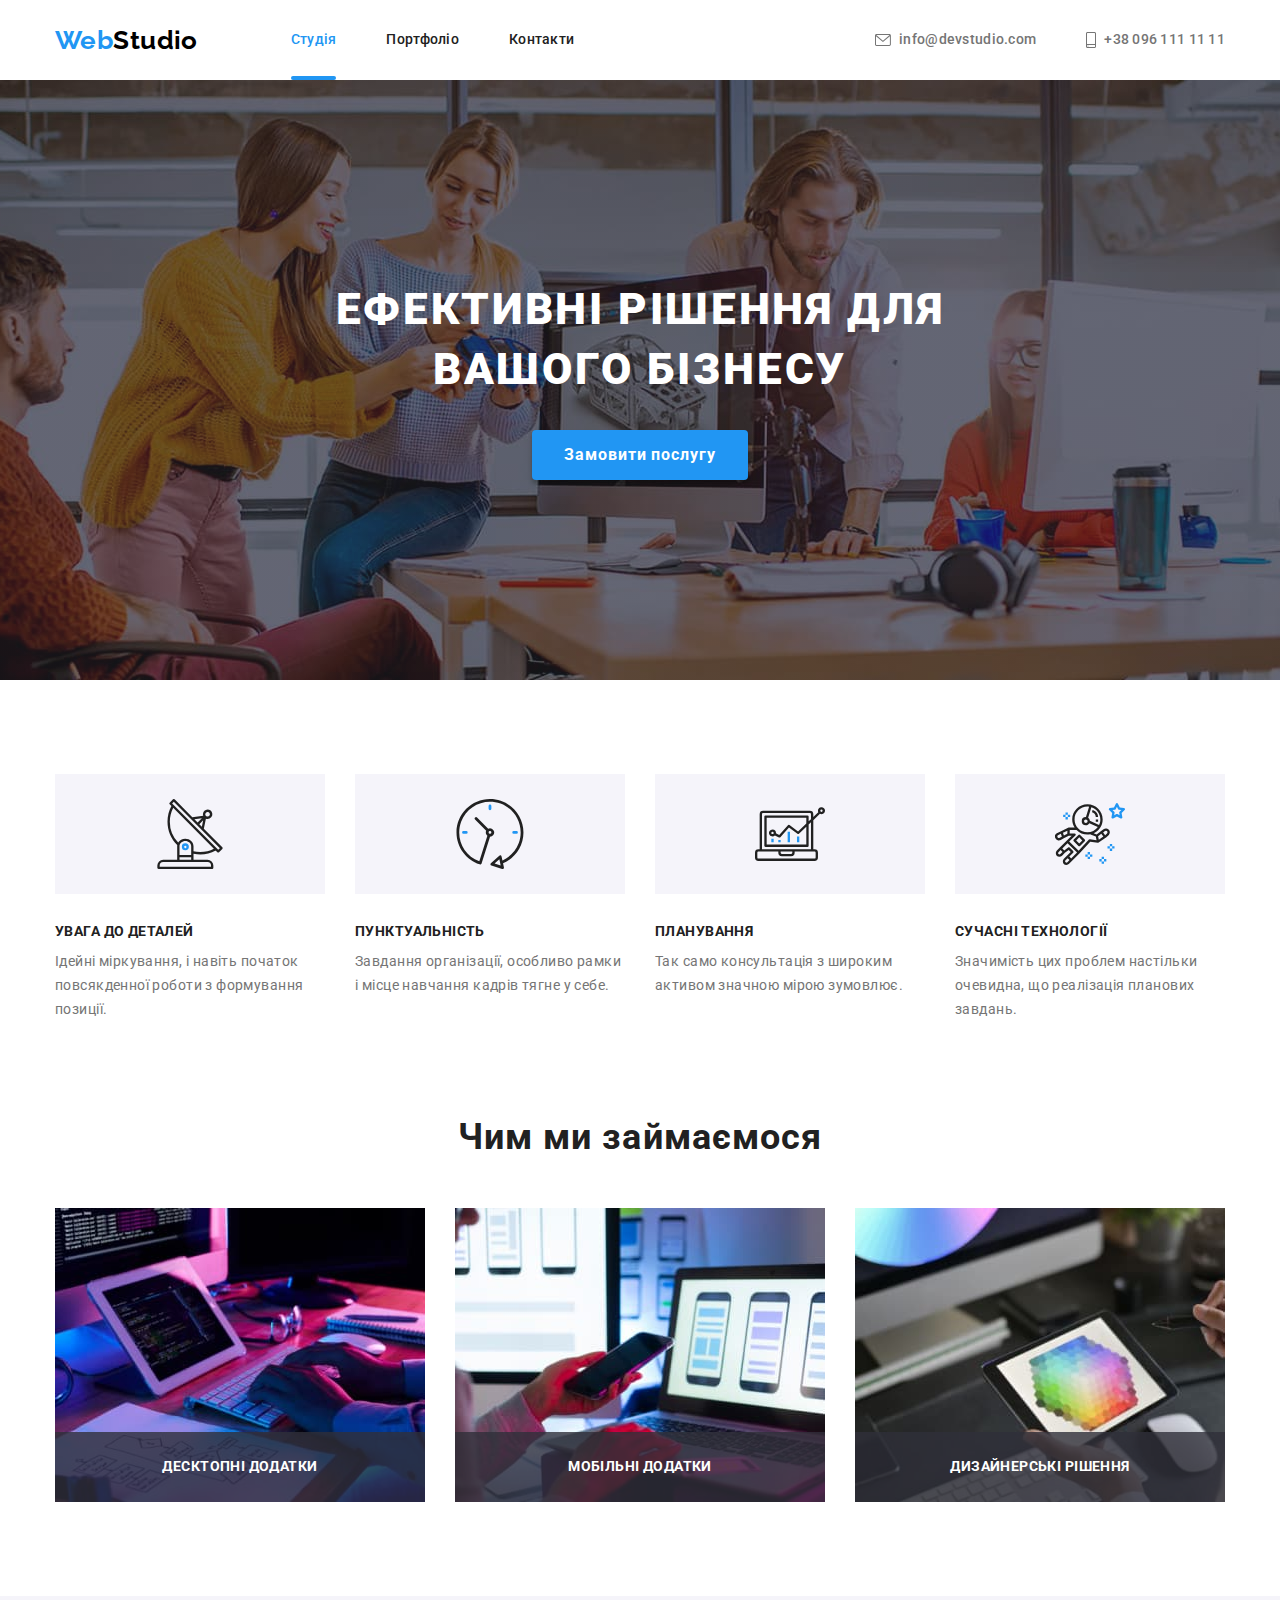
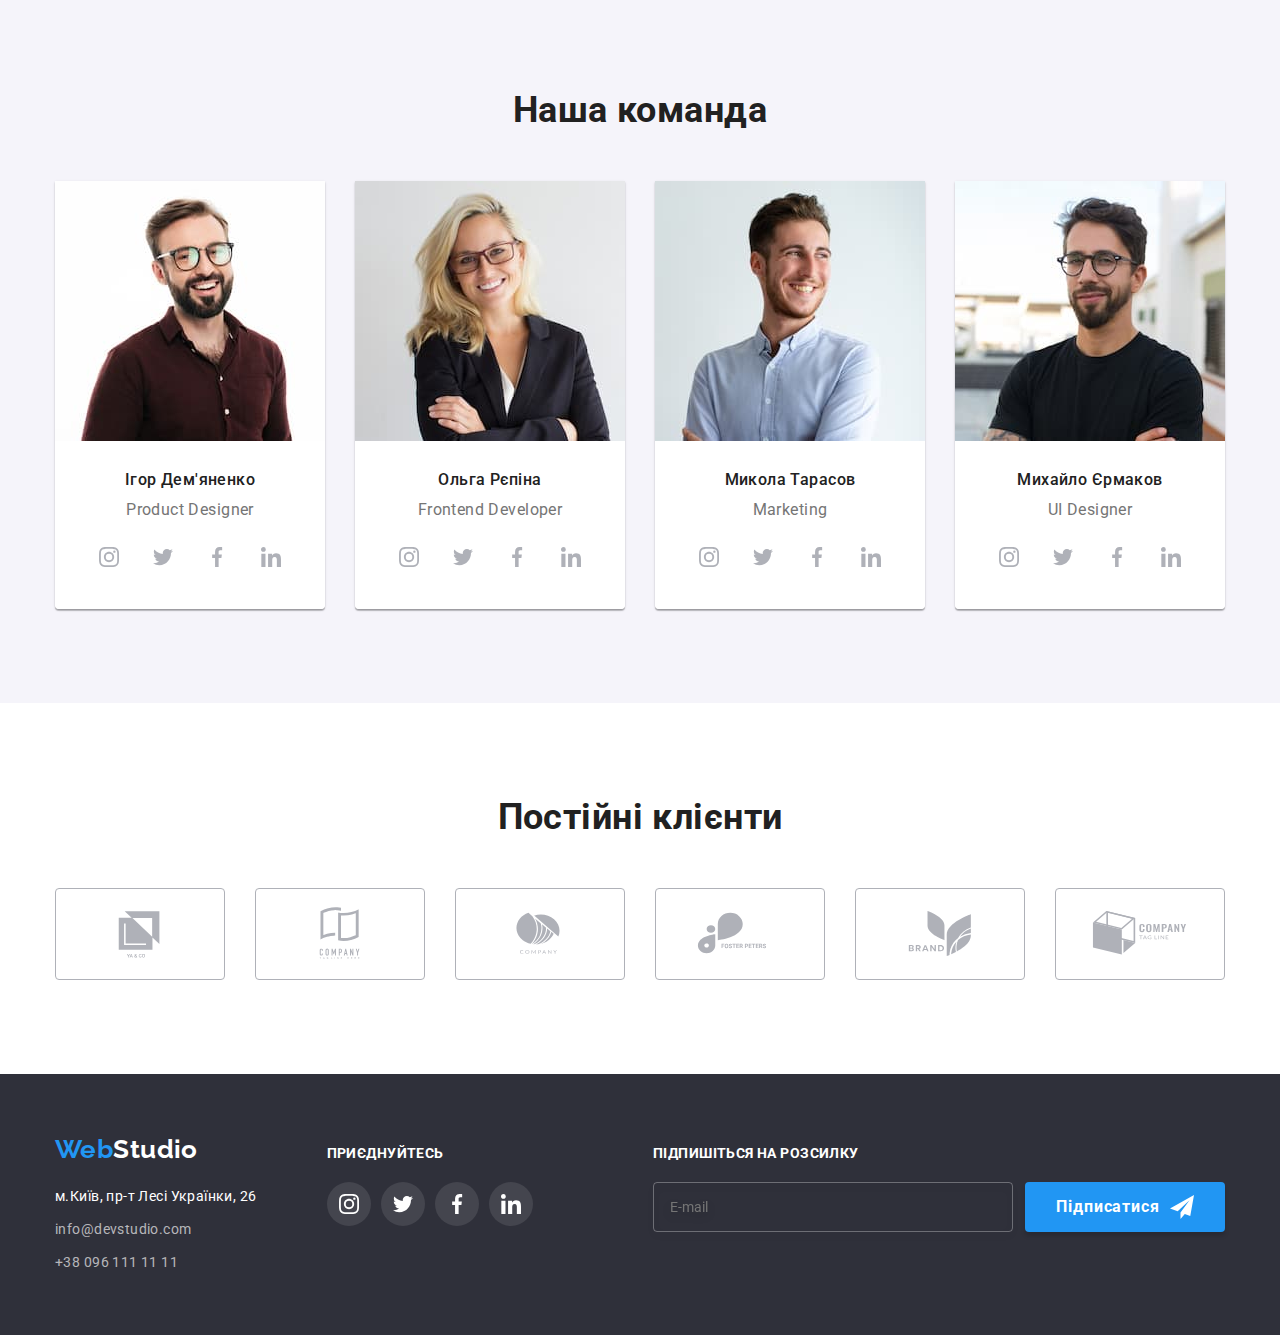
==== commit b11be5c3: "add portfolio scss" ====
--- a/index.html
+++ b/index.html
@@ -387,88 +387,88 @@
       <!-- Постійні Клієнти -->
       <section class="clients">
         <div class="container">
-          <h2 class="clients-title">Постійні клієнти</h2>
-          <ul class="clients-list">
-            <li class="clients-item">
-              <a
-                class="client-link"
+          <h2 class="clients__title">Постійні клієнти</h2>
+          <ul class="clients__list">
+            <li class="clients__item">
+              <a
+                class="client__link"
                 href="#"
                 target="_blank"
                 rel="noreferrer
                       noopener
                       nofollow"
               >
-                <svg class="clients-icon">
+                <svg class="clients__icon">
                   <use href="./icon/symbol-defs.svg#icon-Logoyaco"></use>
                 </svg>
               </a>
             </li>
-            <li class="clients-item">
-              <a
-                class="client-link"
+            <li class="clients__item">
+              <a
+                class="client__link"
                 href="#"
                 target="_blank"
                 rel="noreferrer
                       noopener
                       nofollow"
               >
-                <svg class="clients-icon">
+                <svg class="clients__icon">
                   <use href="./icon/symbol-defs.svg#icon-Logoteg"></use>
                 </svg>
               </a>
             </li>
-            <li class="clients-item">
-              <a
-                class="client-link"
+            <li class="clients__item">
+              <a
+                class="client__link"
                 href="#"
                 target="_blank"
                 rel="noreferrer
                       noopener
                       nofollow"
               >
-                <svg class="clients-icon">
+                <svg class="clients__icon">
                   <use href="./icon/symbol-defs.svg#icon-Logocom"></use>
                 </svg>
               </a>
             </li>
-            <li class="clients-item">
-              <a
-                class="client-link"
+            <li class="clients__item">
+              <a
+                class="client__link"
                 href="#"
                 target="_blank"
                 rel="noreferrer
                       noopener
                       nofollow"
               >
-                <svg class="clients-icon">
+                <svg class="clients__icon">
                   <use href="./icon/symbol-defs.svg#icon-Logofost"></use>
                 </svg>
               </a>
             </li>
-            <li class="clients-item">
-              <a
-                class="client-link"
+            <li class="clients__item">
+              <a
+                class="client__link"
                 href="#"
                 target="_blank"
                 rel="noreferrer
                       noopener
                       nofollow"
               >
-                <svg class="clients-icon">
+                <svg class="clients__icon">
                   <use href="./icon/symbol-defs.svg#icon-Logobrand"></use>
                 </svg>
               </a>
             </li>
-            <li class="clients-item">
-              <a
-                class="client-link"
+            <li class="clients__item">
+              <a
+                class="client__link"
                 href="#"
                 target="_blank"
                 rel="noreferrer
                       noopener
                       nofollow"
               >
-                <svg class="clients-icon">
+                <svg class="clients__icon">
                   <use href="./icon/symbol-defs.svg#icon-Logoline"></use>
                 </svg>
               </a>
@@ -480,85 +480,85 @@
     <!-- Футер -->
     <footer class="footer">
       <div class="container">
-        <div class="footer-contacts">
+        <div class="footer__contacts">
           <h2 class="visually-hidden">контакти <span lang="en">webstudio</span></h2>
-          <a href="./index.html" class="logo footer-logo" lang="en"
+          <a href="./index.html" class="logo footer__logo" lang="en"
             ><span class="logo--color">Web</span>Studio</a
           >
-          <address class="footer-address">
-            <ul class="footer-address-list">
-              <li class="footer-address-item">
+          <address class="address">
+            <ul class="address__list">
+              <li class="address__item">
                 <a
                   href="https://goo.gl/maps/Vq4ThPcJuNUEZJUE8"
                   target="_blank"
                   rel="noopener nofollow norefferer"
-                  class="footer-address-link"
+                  class="address__link"
                 >
                   м.Київ, пр-т Лесі Українки, 26
                 </a>
               </li>
-              <li class="footer-address-item">
-                <a href="mailto:info@devstudio.com" class="footer-contacts">info@devstudio.com </a>
+              <li class="address__item">
+                <a href="mailto:info@devstudio.com" class="footer__contacts">info@devstudio.com </a>
               </li>
-              <li class="footer-address-item">
-                <a href="tel:+380961111111" class="footer-contacts">+38 096 111 11 11</a>
+              <li class="address__item">
+                <a href="tel:+380961111111" class="footer__contacts">+38 096 111 11 11</a>
               </li>
             </ul>
           </address>
         </div>
-        <div class="footer-soc">
-          <p class="footer-soc-title">приєднуйтесь</p>
-          <ul class="footer-soc-list">
-            <li class="footer-soc-item">
-              <a
-                class="footer-soc-link"
+        <div class="footer__soc--pos">
+          <p class="footer__soc-title">приєднуйтесь</p>
+          <ul class="soc__list">
+            <li class="soc__item">
+              <a
+                class="soc__link footer__soclink--color"
                 href="https://www.instagram.com/"
                 target="_blank"
                 rel="noreferrer
                       noopener
                       nofollow"
               >
-                <svg class="footer-soc-icon">
+                <svg class="soc__icon">
                   <use href="./icon/symbol-defs.svg#icon-instagram"></use>
                 </svg>
               </a>
             </li>
-            <li class="footer-soc-item">
-              <a
-                class="footer-soc-link"
+            <li class="soc__item">
+              <a
+                class="soc__link footer__soclink--color"
                 href="https://twitter.com/"
                 target="_blank"
                 rel="noreferrer
                       noopener
                       nofollow"
-                ><svg class="footer-soc-icon">
+                ><svg class="soc__icon">
                   <use href="./icon/symbol-defs.svg#icon-twitter"></use>
                 </svg>
               </a>
             </li>
-            <li class="footer-soc-item">
-              <a
-                class="footer-soc-link"
+            <li class="soc__item">
+              <a
+                class="soc__link footer__soclink--color"
                 href="https://www.facebook.com/"
                 target="_blank"
                 rel="noreferrer
                       noopener
                       nofollow"
-                ><svg class="footer-soc-icon">
+                ><svg class="soc__icon">
                   <use href="./icon/symbol-defs.svg#icon-facebook"></use>
                 </svg>
               </a>
             </li>
-            <li class="footer-soc-item">
-              <a
-                class="footer-soc-link"
+            <li class="soc__item">
+              <a
+                class="soc__link footer__soclink--color"
                 href="https://www.linkedin.com/"
                 target="_blank"
                 rel="noreferrer
                       noopener
                       nofollow"
               >
-                <svg class="footer-soc-icon">
+                <svg class="soc__icon">
                   <use href="./icon/symbol-defs.svg#icon-linkedin"></use>
                 </svg>
               </a>
@@ -566,22 +566,22 @@
           </ul>
         </div>
 
-        <form class="footer-mailer">
-          <p class="footer-mailer-title">Підпишіться на розсилку</p>
+        <form class="mailer">
+          <p class="mailer__title">Підпишіться на розсилку</p>
           <div class="fmform">
-            <label class="footer-mailer-label">
+            <label class="mailer__label">
               <input
                 type="email"
-                class="footer-mailer-input"
+                class="mailer__input"
                 placeholder="E-mail"
                 name="email"
                 required
               />
             </label>
-            <button type="submit" class="footer-mailer-btn">
-              <div class="fmbtn-group">
+            <button type="submit" class="mailer__btn">
+              <div class="fmbtn__group">
                 Підписатися
-                <svg class="fmbtn-svg">
+                <svg class="fmbtn__icon">
                   <use href="./icon/symbol-defs.svg#icon-send"></use>
                 </svg>
               </div>
--- a/css/main.min.css
+++ b/css/main.min.css
@@ -1 +1 @@
-:root{--main-text-color: #212121;--main-bg-color: #fff;--team-bg-color: #f5f4fa;--second-text-color: #757575;--accent-color: #2196f3;--logo-color: #000000;--shadow-color: #000000;--hero-footer-bg-color: #2f303a;--slave-text-color: #fff;--bezier-effect: 250ms cubic-bezier(0.4, 0, 0.2, 1);--hover-btn-color: #188ce8}img{display:block;width:100%}.visually-hidden{position:absolute;white-space:nowrap;width:1px;height:1px;overflow:hidden;border:0;padding:0;clip:rect(0 0 0 0);-webkit-clip-path:inset(50%);clip-path:inset(50%);margin:-1px}body{background-color:var(--main-bg-color);color:var(--main-text-color);font-family:"Roboto",sans-serif;font-size:14px;letter-spacing:.03em}section{padding-bottom:94px;padding-top:94px}h1,h2,h3,p{margin:0;padding:0}ul,li{list-style:none;padding:0;margin:0}a{text-decoration:none}.container{width:1200px;margin:0 auto;padding-left:15px;padding-right:15px}button{cursor:pointer;border:none}.header{border-color:rgba(255,255,255,0);-webkit-box-shadow:0px 4px 4px rgba(0,0,0,.2509803922);box-shadow:0px 4px 4px rgba(0,0,0,.2509803922)}.header__container{display:-webkit-box;display:-ms-flexbox;display:flex;-webkit-box-align:center;-ms-flex-align:center;align-items:center}.header__contacts{margin-left:auto;display:-webkit-box;display:-ms-flexbox;display:flex;-webkit-box-align:center;-ms-flex-align:center;align-items:center}.logo{display:inline-block;font-family:"Raleway",sans-serif;font-style:normal;font-weight:700;font-size:26px;line-height:1.19;color:var(--logo-color)}.logo--color{color:var(--accent-color)}.navigation__list{display:-webkit-box;display:-ms-flexbox;display:flex}.navigation__item{position:relative}.navigation__item:nth-child(n+2){margin-left:50px}.navigation__link{display:block;padding-top:32px;padding-bottom:32px;font-weight:500;line-height:1.14;letter-spacing:.02em;color:var(--main-text-color);-webkit-transition:color var(--bezier-effect);transition:color var(--bezier-effect)}.navigation__link::after{content:"";position:absolute;left:0;bottom:0;width:100%;height:4px;border-radius:2px;-webkit-transform:scaleX(0);transform:scaleX(0);-webkit-transition:background var(--bezier-effect),-webkit-transform var(--bezier-effect);transition:background var(--bezier-effect),-webkit-transform var(--bezier-effect);transition:transform var(--bezier-effect),background var(--bezier-effect);transition:transform var(--bezier-effect),background var(--bezier-effect),-webkit-transform var(--bezier-effect)}.navigation__link:hover::after,.navigation__link:focus::after{-webkit-transform:scaleX(1);transform:scaleX(1);background:var(--accent-color)}.navigation__link:hover,.navigation__link:focus{color:var(--accent-color)}.navigation--pos{margin-left:93px}.navigation__link.current::after{content:"";position:absolute;display:block;bottom:0;width:100%;height:4px;background:var(--accent-color);border-radius:2px;-webkit-transform:scaleX(1);transform:scaleX(1)}.contacts__link{font-weight:500;line-height:1.14;letter-spacing:.02em;color:var(--second-text-color);display:-webkit-box;display:-ms-flexbox;display:flex;-webkit-box-align:center;-ms-flex-align:center;align-items:center;-webkit-transition:color var(--bezier-effect);transition:color var(--bezier-effect)}.contacts__link+.contacts__link{margin-left:50px}.contacts__link:hover,.contacts__link:focus{color:var(--accent-color)}.icon-mail{width:16px;height:12px;fill:currentColor;margin-right:8px}.icon-phone{width:10px;height:16px;fill:currentColor;margin-right:8px}.current{color:var(--accent-color)}.hero{background-color:var(--hero-footer-bg-color);background-image:-webkit-gradient(linear, left top, left bottom, from(rgba(47, 48, 58, 0.4)), to(rgba(47, 48, 58, 0.4))),url(../images/bg-heromin.jpg);background-image:linear-gradient(rgba(47, 48, 58, 0.4), rgba(47, 48, 58, 0.4)),url(../images/bg-heromin.jpg);background-repeat:no-repeat;background-position:center;background-size:cover;max-width:1600px;height:600px;margin:0 auto;padding:200px 0;text-align:center}.hero__title{margin:0 auto 30px auto;max-width:696px;color:var(--slave-text-color);font-weight:900;font-size:44px;line-height:1.36;letter-spacing:.06em;text-transform:uppercase}.hero__btn{padding:10px 32px;background-color:var(--accent-color);color:var(--slave-text-color);font-family:inherit;font-weight:700;font-size:16px;line-height:1.87;letter-spacing:.06em;border-radius:4px;-webkit-box-shadow:0px 4px 4px rgba(0,0,0,.2509803922);box-shadow:0px 4px 4px rgba(0,0,0,.2509803922);-webkit-transition:background-color var(--bezier-effect);transition:background-color var(--bezier-effect)}.hero__btn:hover,.hero__btn:focus{background-color:var(--hover-btn-color)}.advantage__list{display:-webkit-box;display:-ms-flexbox;display:flex}.advantage__title{margin-bottom:10px;font-weight:700;font-size:14px;line-height:1.14;letter-spacing:.03em;text-transform:uppercase;color:var(--main-text-color)}.advantage__text{color:var(--second-text-color);line-height:1.71}.advantage__item:nth-child(n+2){margin-left:30px}.advantage-icon__wrap{display:-webkit-box;display:-ms-flexbox;display:flex;-webkit-box-pack:center;-ms-flex-pack:center;justify-content:center;-webkit-box-align:center;-ms-flex-align:center;align-items:center;width:270px;height:120px;background-color:#f5f4fa}.advantage-icon__wrap--pos{margin-bottom:30px}.advantage-icon__field{width:70px;height:70px}.what-we-do{padding-top:0}.what-we-do__title{text-align:center;font-weight:700;font-size:36px;line-height:1.17;letter-spacing:.03em;margin-bottom:50px}.what-we-do__list{display:-webkit-box;display:-ms-flexbox;display:flex}.what-we-do__item:nth-child(n+2){margin-left:30px}.what-we-do__item{position:relative}.wwd__bottom-text{position:absolute;display:-webkit-box;display:-ms-flexbox;display:flex;-webkit-box-pack:center;-ms-flex-pack:center;justify-content:center;-webkit-box-align:center;-ms-flex-align:center;align-items:center;width:100%;height:70px;bottom:0;left:0;background:rgba(47,48,58,.8);color:#fff;font-weight:700;line-height:1.14;text-transform:uppercase}.soc__list{display:-webkit-box;display:-ms-flexbox;display:flex;-webkit-box-pack:center;-ms-flex-pack:center;justify-content:center;gap:10px}.soc__item{width:44px;height:44px}.soc__link{display:-webkit-box;display:-ms-flexbox;display:flex;-webkit-box-pack:center;-ms-flex-pack:center;justify-content:center;-webkit-box-align:center;-ms-flex-align:center;align-items:center;width:100%;height:100%;border-radius:50%}.soc__icon{width:20px;height:20px;fill:currentColor}.team{background-color:var(--team-bg-color)}.team__title{text-align:center;font-size:36px;font-weight:700;color:var(--main-text-color);margin-bottom:50px}.team__list{display:-webkit-box;display:-ms-flexbox;display:flex;gap:30px}.team__item{-webkit-box-shadow:0px 1px 3px rgba(0,0,0,.12),0px 1px 1px rgba(0,0,0,.14),0px 2px 1px rgba(0,0,0,.2);box-shadow:0px 1px 3px rgba(0,0,0,.12),0px 1px 1px rgba(0,0,0,.14),0px 2px 1px rgba(0,0,0,.2);border-radius:0px 0px 4px 4px}.card{background-color:var(--main-bg-color);border-radius:0 0 4px 4px;padding:30px 0}.card__name{margin-bottom:10px;font-weight:500;font-size:16px;text-align:center;color:var(--main-text-color)}.card__description{font-size:16px;line-height:1.19;text-align:center;color:var(--second-text-color)}.team__soclist--pos{margin-top:16px}.team-soc__link{background-color:#fff;color:#afb1b8;-webkit-transition:color var(--bezier-effect),background-color var(--bezier-effect);transition:color var(--bezier-effect),background-color var(--bezier-effect)}.team-soc__link__link:hover,.team-soc__link__link:focus{background-color:var(--accent-color);color:#fff}/*# sourceMappingURL=main.min.css.map */+:root{--main-text-color: #212121;--main-bg-color: #fff;--team-bg-color: #f5f4fa;--second-text-color: #757575;--accent-color: #2196f3;--logo-color: #000000;--shadow-color: #000000;--hero-footer-bg-color: #2f303a;--slave-text-color: #fff;--bezier-effect: 250ms cubic-bezier(0.4, 0, 0.2, 1);--hover-btn-color: #188ce8}img{display:block;width:100%}.visually-hidden{position:absolute;white-space:nowrap;width:1px;height:1px;overflow:hidden;border:0;padding:0;clip:rect(0 0 0 0);-webkit-clip-path:inset(50%);clip-path:inset(50%);margin:-1px}body{background-color:var(--main-bg-color);color:var(--main-text-color);font-family:"Roboto",sans-serif;font-size:14px;letter-spacing:.03em}section{padding-bottom:94px;padding-top:94px}h1,h2,h3,p{margin:0;padding:0}ul,li{list-style:none;padding:0;margin:0}a{text-decoration:none}.container{width:1200px;margin:0 auto;padding-left:15px;padding-right:15px}button{cursor:pointer;border:none}.header{border-color:rgba(255,255,255,0);-webkit-box-shadow:0px 4px 4px rgba(0,0,0,.2509803922);box-shadow:0px 4px 4px rgba(0,0,0,.2509803922)}.header__container{display:-webkit-box;display:-ms-flexbox;display:flex;-webkit-box-align:center;-ms-flex-align:center;align-items:center}.header__contacts{margin-left:auto;display:-webkit-box;display:-ms-flexbox;display:flex;-webkit-box-align:center;-ms-flex-align:center;align-items:center}.logo{display:inline-block;font-family:"Raleway",sans-serif;font-style:normal;font-weight:700;font-size:26px;line-height:1.19;color:var(--logo-color)}.logo--color{color:var(--accent-color)}.navigation__list{display:-webkit-box;display:-ms-flexbox;display:flex}.navigation__item{position:relative}.navigation__item:nth-child(n+2){margin-left:50px}.navigation__link{display:block;padding-top:32px;padding-bottom:32px;font-weight:500;line-height:1.14;letter-spacing:.02em;color:var(--main-text-color);-webkit-transition:color var(--bezier-effect);transition:color var(--bezier-effect)}.navigation__link::after{content:"";position:absolute;left:0;bottom:0;width:100%;height:4px;border-radius:2px;-webkit-transform:scaleX(0);transform:scaleX(0);-webkit-transition:background var(--bezier-effect),-webkit-transform var(--bezier-effect);transition:background var(--bezier-effect),-webkit-transform var(--bezier-effect);transition:transform var(--bezier-effect),background var(--bezier-effect);transition:transform var(--bezier-effect),background var(--bezier-effect),-webkit-transform var(--bezier-effect)}.navigation__link:hover::after,.navigation__link:focus::after{-webkit-transform:scaleX(1);transform:scaleX(1);background:var(--accent-color)}.navigation__link:hover,.navigation__link:focus{color:var(--accent-color)}.navigation--pos{margin-left:93px}.navigation__link.current::after{content:"";position:absolute;display:block;bottom:0;width:100%;height:4px;background:var(--accent-color);border-radius:2px;-webkit-transform:scaleX(1);transform:scaleX(1)}.contacts__link{font-weight:500;line-height:1.14;letter-spacing:.02em;color:var(--second-text-color);display:-webkit-box;display:-ms-flexbox;display:flex;-webkit-box-align:center;-ms-flex-align:center;align-items:center;-webkit-transition:color var(--bezier-effect);transition:color var(--bezier-effect)}.contacts__link+.contacts__link{margin-left:50px}.contacts__link:hover,.contacts__link:focus{color:var(--accent-color)}.icon-mail{width:16px;height:12px;fill:currentColor;margin-right:8px}.icon-phone{width:10px;height:16px;fill:currentColor;margin-right:8px}.current{color:var(--accent-color)}.hero{background-color:var(--hero-footer-bg-color);background-image:-webkit-gradient(linear, left top, left bottom, from(rgba(47, 48, 58, 0.4)), to(rgba(47, 48, 58, 0.4))),url(../images/bg-heromin.jpg);background-image:linear-gradient(rgba(47, 48, 58, 0.4), rgba(47, 48, 58, 0.4)),url(../images/bg-heromin.jpg);background-repeat:no-repeat;background-position:center;background-size:cover;max-width:1600px;height:600px;margin:0 auto;padding:200px 0;text-align:center}.hero__title{margin:0 auto 30px auto;max-width:696px;color:var(--slave-text-color);font-weight:900;font-size:44px;line-height:1.36;letter-spacing:.06em;text-transform:uppercase}.hero__btn{padding:10px 32px;background-color:var(--accent-color);color:var(--slave-text-color);font-family:inherit;font-weight:700;font-size:16px;line-height:1.87;letter-spacing:.06em;border-radius:4px;-webkit-box-shadow:0px 4px 4px rgba(0,0,0,.2509803922);box-shadow:0px 4px 4px rgba(0,0,0,.2509803922);-webkit-transition:background-color var(--bezier-effect);transition:background-color var(--bezier-effect)}.hero__btn:hover,.hero__btn:focus{background-color:var(--hover-btn-color)}.advantage__list{display:-webkit-box;display:-ms-flexbox;display:flex}.advantage__title{margin-bottom:10px;font-weight:700;font-size:14px;line-height:1.14;letter-spacing:.03em;text-transform:uppercase;color:var(--main-text-color)}.advantage__text{color:var(--second-text-color);line-height:1.71}.advantage__item:nth-child(n+2){margin-left:30px}.advantage-icon__wrap{display:-webkit-box;display:-ms-flexbox;display:flex;-webkit-box-pack:center;-ms-flex-pack:center;justify-content:center;-webkit-box-align:center;-ms-flex-align:center;align-items:center;width:270px;height:120px;background-color:#f5f4fa}.advantage-icon__wrap--pos{margin-bottom:30px}.advantage-icon__field{width:70px;height:70px}.what-we-do{padding-top:0}.what-we-do__title{text-align:center;font-weight:700;font-size:36px;line-height:1.17;letter-spacing:.03em;margin-bottom:50px}.what-we-do__list{display:-webkit-box;display:-ms-flexbox;display:flex}.what-we-do__item:nth-child(n+2){margin-left:30px}.what-we-do__item{position:relative}.wwd__bottom-text{position:absolute;display:-webkit-box;display:-ms-flexbox;display:flex;-webkit-box-pack:center;-ms-flex-pack:center;justify-content:center;-webkit-box-align:center;-ms-flex-align:center;align-items:center;width:100%;height:70px;bottom:0;left:0;background:rgba(47,48,58,.8);color:#fff;font-weight:700;line-height:1.14;text-transform:uppercase}.soc__list{display:-webkit-box;display:-ms-flexbox;display:flex;-webkit-box-pack:center;-ms-flex-pack:center;justify-content:center;gap:10px}.soc__item{width:44px;height:44px}.soc__link{display:-webkit-box;display:-ms-flexbox;display:flex;-webkit-box-pack:center;-ms-flex-pack:center;justify-content:center;-webkit-box-align:center;-ms-flex-align:center;align-items:center;width:100%;height:100%;border-radius:50%;-webkit-transition:color var(--bezier-effect),background-color var(--bezier-effect);transition:color var(--bezier-effect),background-color var(--bezier-effect)}.soc__icon{width:20px;height:20px;fill:currentColor}.team{background-color:var(--team-bg-color)}.team__title{text-align:center;font-size:36px;font-weight:700;color:var(--main-text-color);margin-bottom:50px}.team__list{display:-webkit-box;display:-ms-flexbox;display:flex;gap:30px}.team__item{-webkit-box-shadow:0px 1px 3px rgba(0,0,0,.12),0px 1px 1px rgba(0,0,0,.14),0px 2px 1px rgba(0,0,0,.2);box-shadow:0px 1px 3px rgba(0,0,0,.12),0px 1px 1px rgba(0,0,0,.14),0px 2px 1px rgba(0,0,0,.2);border-radius:0px 0px 4px 4px}.card{background-color:var(--main-bg-color);border-radius:0 0 4px 4px;padding:30px 0}.card__name{margin-bottom:10px;font-weight:500;font-size:16px;text-align:center;color:var(--main-text-color)}.card__description{font-size:16px;line-height:1.19;text-align:center;color:var(--second-text-color)}.team__soclist--pos{margin-top:16px}.team-soc__link{background-color:#fff;color:#afb1b8;-webkit-transition:color var(--bezier-effect),background-color var(--bezier-effect);transition:color var(--bezier-effect),background-color var(--bezier-effect)}.team-soc__link:hover,.team-soc__link:focus{background-color:var(--accent-color);color:#fff}.clients__title{margin-bottom:50px;font-weight:700;font-size:36px;line-height:1.16;text-align:center;color:var(--main-text-color)}.clients__list{display:-webkit-box;display:-ms-flexbox;display:flex;-webkit-box-pack:center;-ms-flex-pack:center;justify-content:center;gap:30px}.clients__item{width:170px;height:92px}.clients__icon{width:106px;height:60px;fill:currentColor}.client__link{width:100%;height:100%;display:-webkit-box;display:-ms-flexbox;display:flex;-webkit-box-pack:center;-ms-flex-pack:center;justify-content:center;-webkit-box-align:center;-ms-flex-align:center;align-items:center;color:#afb1b8;border:1px solid #afb1b8;border-radius:4px;-webkit-transition:color var(--bezier-effect);transition:color var(--bezier-effect)}.client__link:hover,.client__link:focus{color:var(--accent-color);border-color:var(--accent-color)}.footer{display:-webkit-box;display:-ms-flexbox;display:flex;background-color:var(--hero-footer-bg-color);padding-top:60px;padding-bottom:60px}.footer .container{display:-webkit-box;display:-ms-flexbox;display:flex;-webkit-box-align:baseline;-ms-flex-align:baseline;align-items:baseline}.logo.footer__logo{color:var(--slave-text-color)}.footer__contacts{color:rgba(255,255,255,.6549019608);-webkit-transition:color var(--bezier-effect);transition:color var(--bezier-effect)}.footer__contacts:hover,.footer__contacts:focus{color:var(--accent-color)}.address{margin-top:20px}.address__item{line-height:1.71;font-style:normal;font-size:14px}.address__item:nth-child(n+2){margin-top:9px}.address__link{color:var(--slave-text-color);-webkit-transition:color var(--bezier-effect);transition:color var(--bezier-effect)}.address__link:hover,.address__link:focus{color:var(--accent-color)}.footer__soc--pos{margin-left:70px}.footer__soc-title{color:var(--slave-text-color);font-weight:700;font-size:14px;line-height:1.14;text-transform:uppercase;margin-bottom:20px}.footer__soclink--color{color:#fff;background-color:rgba(255,255,255,.1);-webkit-transition:background-color var(--bezier-effect);transition:background-color var(--bezier-effect)}.footer__soclink--color:hover,.footer__soclink--color:focus{background-color:var(--accent-color)}.mailer{display:block;margin-left:auto}.mailer__title{display:inline-block;width:100%;font-weight:700;font-size:14px;line-height:1.14;letter-spacing:.03em;text-transform:uppercase;color:var(--slave-text-color);margin-bottom:20px}.mailer__label{width:360px}.mailer__input{height:50px;width:100%;background-color:rgba(0,0,0,0);border:1px solid rgba(255,255,255,.3);-webkit-filter:drop-shadow(0px 4px 4px rgba(0, 0, 0, 0.15));filter:drop-shadow(0px 4px 4px rgba(0, 0, 0, 0.15));border-radius:4px;padding-left:16px;color:var(--slave-text-color)}.mailer__btn{height:50px;width:200px;margin-left:12px;background:var(--accent-color);color:var(--slave-text-color);-webkit-box-shadow:0px 4px 4px rgba(0,0,0,.15);box-shadow:0px 4px 4px rgba(0,0,0,.15);border-radius:4px;font-weight:700;font-size:16px;line-height:1.87;display:-webkit-box;display:-ms-flexbox;display:flex;-webkit-box-align:center;-ms-flex-align:center;align-items:center;text-align:center;-webkit-box-pack:center;-ms-flex-pack:center;justify-content:center;letter-spacing:.06em;-webkit-transition:background var(--bezier-effect);transition:background var(--bezier-effect)}.mailer__btn:hover,.mailer__btn:focus{background:var(--hover-btn-color)}.fmform{display:-webkit-box;display:-ms-flexbox;display:flex}.fmbtn__group{display:-webkit-box;display:-ms-flexbox;display:flex;-webkit-box-pack:center;-ms-flex-pack:center;justify-content:center;-webkit-box-align:center;-ms-flex-align:center;align-items:center}.fmbtn__icon{width:24px;height:24px;margin-left:10px}.filter{display:-webkit-box;display:-ms-flexbox;display:flex;-webkit-box-pack:center;-ms-flex-pack:center;justify-content:center;gap:8px;margin-bottom:50px}.filter-button{font-family:inherit;letter-spacing:.03em;color:var(--main-text-color);background-color:#f5f4fa;border-radius:4px;font-weight:500;font-size:16px;line-height:1.62;padding:6px 22px;-webkit-transition:color var(--bezier-effect),background-color var(--bezier-effect),-webkit-box-shadow var(--bezier-effect);transition:color var(--bezier-effect),background-color var(--bezier-effect),-webkit-box-shadow var(--bezier-effect);transition:color var(--bezier-effect),background-color var(--bezier-effect),box-shadow var(--bezier-effect);transition:color var(--bezier-effect),background-color var(--bezier-effect),box-shadow var(--bezier-effect),-webkit-box-shadow var(--bezier-effect)}.filter-button.all{padding:6px 25px}.filter-button:hover,.filter-button:focus{background-color:var(--accent-color);color:var(--slave-text-color);-webkit-box-shadow:0px 3px 1px rgba(0,0,0,.1),0px 1px 2px rgba(0,0,0,.08),0px 2px 2px rgba(0,0,0,.12);box-shadow:0px 3px 1px rgba(0,0,0,.1),0px 1px 2px rgba(0,0,0,.08),0px 2px 2px rgba(0,0,0,.12)}.works{display:-webkit-box;display:-ms-flexbox;display:flex;-ms-flex-wrap:wrap;flex-wrap:wrap;gap:30px}.works__title{font-weight:700;font-size:18px;line-height:2;letter-spacing:.06em;margin-bottom:4px}.works__description{font-size:16px;line-height:1.87;color:var(--second-text-color)}.works__technology{padding:20px 24px}.portfolio__card{max-width:calc((100% - 60px)/3)}.portfolio__img{position:relative;overflow:hidden;display:-webkit-box;display:-ms-flexbox;display:flex;-webkit-box-pack:center;-ms-flex-pack:center;justify-content:center}.portfolio__text{position:absolute;top:0;left:0;width:100%;height:100%;background:rgba(33,150,243,.9);-webkit-transform:translateY(101%);transform:translateY(101%);-webkit-transition:-webkit-transform 250ms cubic-bezier(0.4, 0, 0.2, 1);transition:-webkit-transform 250ms cubic-bezier(0.4, 0, 0.2, 1);transition:transform 250ms cubic-bezier(0.4, 0, 0.2, 1);transition:transform 250ms cubic-bezier(0.4, 0, 0.2, 1), -webkit-transform 250ms cubic-bezier(0.4, 0, 0.2, 1);padding:63px 24px;font-size:18px;line-height:1.55;color:#fff}.portfolio__link{display:block;border:1px solid #eee;color:var(--main-text-color);-webkit-transition:-webkit-box-shadow var(--bezier-effect);transition:-webkit-box-shadow var(--bezier-effect);transition:box-shadow var(--bezier-effect);transition:box-shadow var(--bezier-effect), -webkit-box-shadow var(--bezier-effect)}.portfolio__link:hover,.portfolio__link:focus{-webkit-box-shadow:0px 1px 1px rgba(0,0,0,.12),0px 4px 4px rgba(0,0,0,.06),1px 4px 6px rgba(0,0,0,.16);box-shadow:0px 1px 1px rgba(0,0,0,.12),0px 4px 4px rgba(0,0,0,.06),1px 4px 6px rgba(0,0,0,.16)}.portfolio__link:hover .portfolio__text,.portfolio__link:focus .portfolio__text{-webkit-transform:translateY(0%);transform:translateY(0%)}.backdrop{position:fixed;top:0;left:0;width:100%;height:100%;background:rgba(62,58,58,.8);opacity:1;-webkit-transition:opacity var(--bezier-effect),visibility var(--bezier-effect);transition:opacity var(--bezier-effect),visibility var(--bezier-effect)}.modal{position:absolute;left:50%;top:50%;width:528px;height:581px;background:#fff;-webkit-box-shadow:0px 1px 3px rgba(0,0,0,.12),0px 1px 1px rgba(0,0,0,.14),0px 2px 1px rgba(0,0,0,.2);box-shadow:0px 1px 3px rgba(0,0,0,.12),0px 1px 1px rgba(0,0,0,.14),0px 2px 1px rgba(0,0,0,.2);border-radius:4px;-webkit-transform:translate(-50%, -50%) scale(1);transform:translate(-50%, -50%) scale(1);-webkit-transition:opacity var(--bezier-effect),scale var(--bezier-effect),-webkit-transform var(--bezier-effect);transition:opacity var(--bezier-effect),scale var(--bezier-effect),-webkit-transform var(--bezier-effect);transition:transform var(--bezier-effect),opacity var(--bezier-effect),scale var(--bezier-effect);transition:transform var(--bezier-effect),opacity var(--bezier-effect),scale var(--bezier-effect),-webkit-transform var(--bezier-effect);box-shadow:0px 1px 3px rgba(0,0,0,.12),0px 1px 1px rgba(0,0,0,.14),0px 2px 1px rgba(0,0,0,.2)}.backdrop.is-hidden .modal{-webkit-transform:translate(-50%, -100%) scale(0);transform:translate(-50%, -100%) scale(0)}.is-hidden{opacity:0;visibility:hidden;pointer-events:none}.cross-btn{position:absolute;top:8px;right:8px;padding:0;width:30px;height:30px;display:-webkit-box;display:-ms-flexbox;display:flex;-webkit-box-pack:center;-ms-flex-pack:center;justify-content:center;-webkit-box-align:center;-ms-flex-align:center;align-items:center;border:1px solid rgba(0,0,0,.1019607843);border-radius:50%;background-color:rgba(0,0,0,0);-webkit-transition:color var(--bezier-effect);transition:color var(--bezier-effect)}.cross-btn:hover{color:var(--hover-btn-color);cursor:pointer}.modal-close-cross{width:18px;height:18px;fill:currentColor}.form-order{padding:40px;width:100%;height:100%}.form-label{display:block;margin-bottom:10px}.form-field{position:relative;width:100%}.form-label:focus-within .form-order-input,.form-label:hover .form-order-input,.form-label:focus-within .form-order-textarea,.form-label:hover .form-order-textarea{border:1px solid var(--accent-color);border-radius:4px}.form-label:focus-within .form-svg-field,.form-label:hover .form-svg-field{fill:var(--accent-color)}.form-order-heading{color:var(--main-text-color);font-weight:700;font-size:20px;line-height:1.15;text-align:center;letter-spacing:.03em;margin-bottom:12px}.form-order-title{color:var(--second-text-color);font-size:12px;line-height:1.16;letter-spacing:.01em;margin-bottom:4px}.form-order-input{width:100%;height:40px;padding-left:42px;border:1px solid rgba(33,33,33,.2);border-radius:4px;-webkit-transition:border var(--bezier-effect);transition:border var(--bezier-effect);cursor:pointer;outline:none}.form-svg-field{position:absolute;width:18px;height:18px;top:50%;left:12px;-webkit-transform:translateY(-50%);transform:translateY(-50%);-webkit-transition:fill var(--bezier-effect);transition:fill var(--bezier-effect);fill:currentColor;cursor:pointer}.form-textarea{margin-bottom:0}.form-order-textarea{width:100%;height:120px;padding:12px 16px;resize:none;border:1px solid rgba(33,33,33,.2);border-radius:4px;-webkit-transition:border var(--bezier-effect);transition:border var(--bezier-effect);cursor:pointer;outline:none}.check-contract{display:-webkit-box;display:-ms-flexbox;display:flex;position:relative;-webkit-box-pack:center;-ms-flex-pack:center;justify-content:center;-webkit-box-align:center;-ms-flex-align:center;align-items:center;margin-top:20px}.check-span::before{display:inline-block;margin-right:7px;content:"";width:16px;height:15px;background-image:url(../icon/checkout.svg);-webkit-transition:background-image var(--bezier-effect);transition:background-image var(--bezier-effect)}.checkbox-contract:checked+.check-span::before{background-image:url(../icon/checkin.svg)}.check-span{display:-webkit-box;display:-ms-flexbox;display:flex;-webkit-box-align:center;-ms-flex-align:center;align-items:center;font-size:14px;line-height:1.71;color:var(--second-text-color)}.checkbox-contract{position:absolute;left:0;z-index:-1;opacity:0}.check-link{text-decoration:underline;color:var(--accent-color);padding-left:2px}.form-btn-send{display:block;margin:30px auto 0 auto;padding:10px 52px;background:var(--accent-color);-webkit-box-shadow:0px 4px 4px rgba(0,0,0,.15);box-shadow:0px 4px 4px rgba(0,0,0,.15);border-radius:4px;font-weight:700;font-size:16px;line-height:1.87;letter-spacing:.06em;color:var(--slave-text-color);-webkit-transition:background var(--bezier-effect);transition:background var(--bezier-effect)}.form-btn-send:hover,.form-btn-send:focus{background:var(--hover-btn-color)}/*# sourceMappingURL=main.min.css.map */